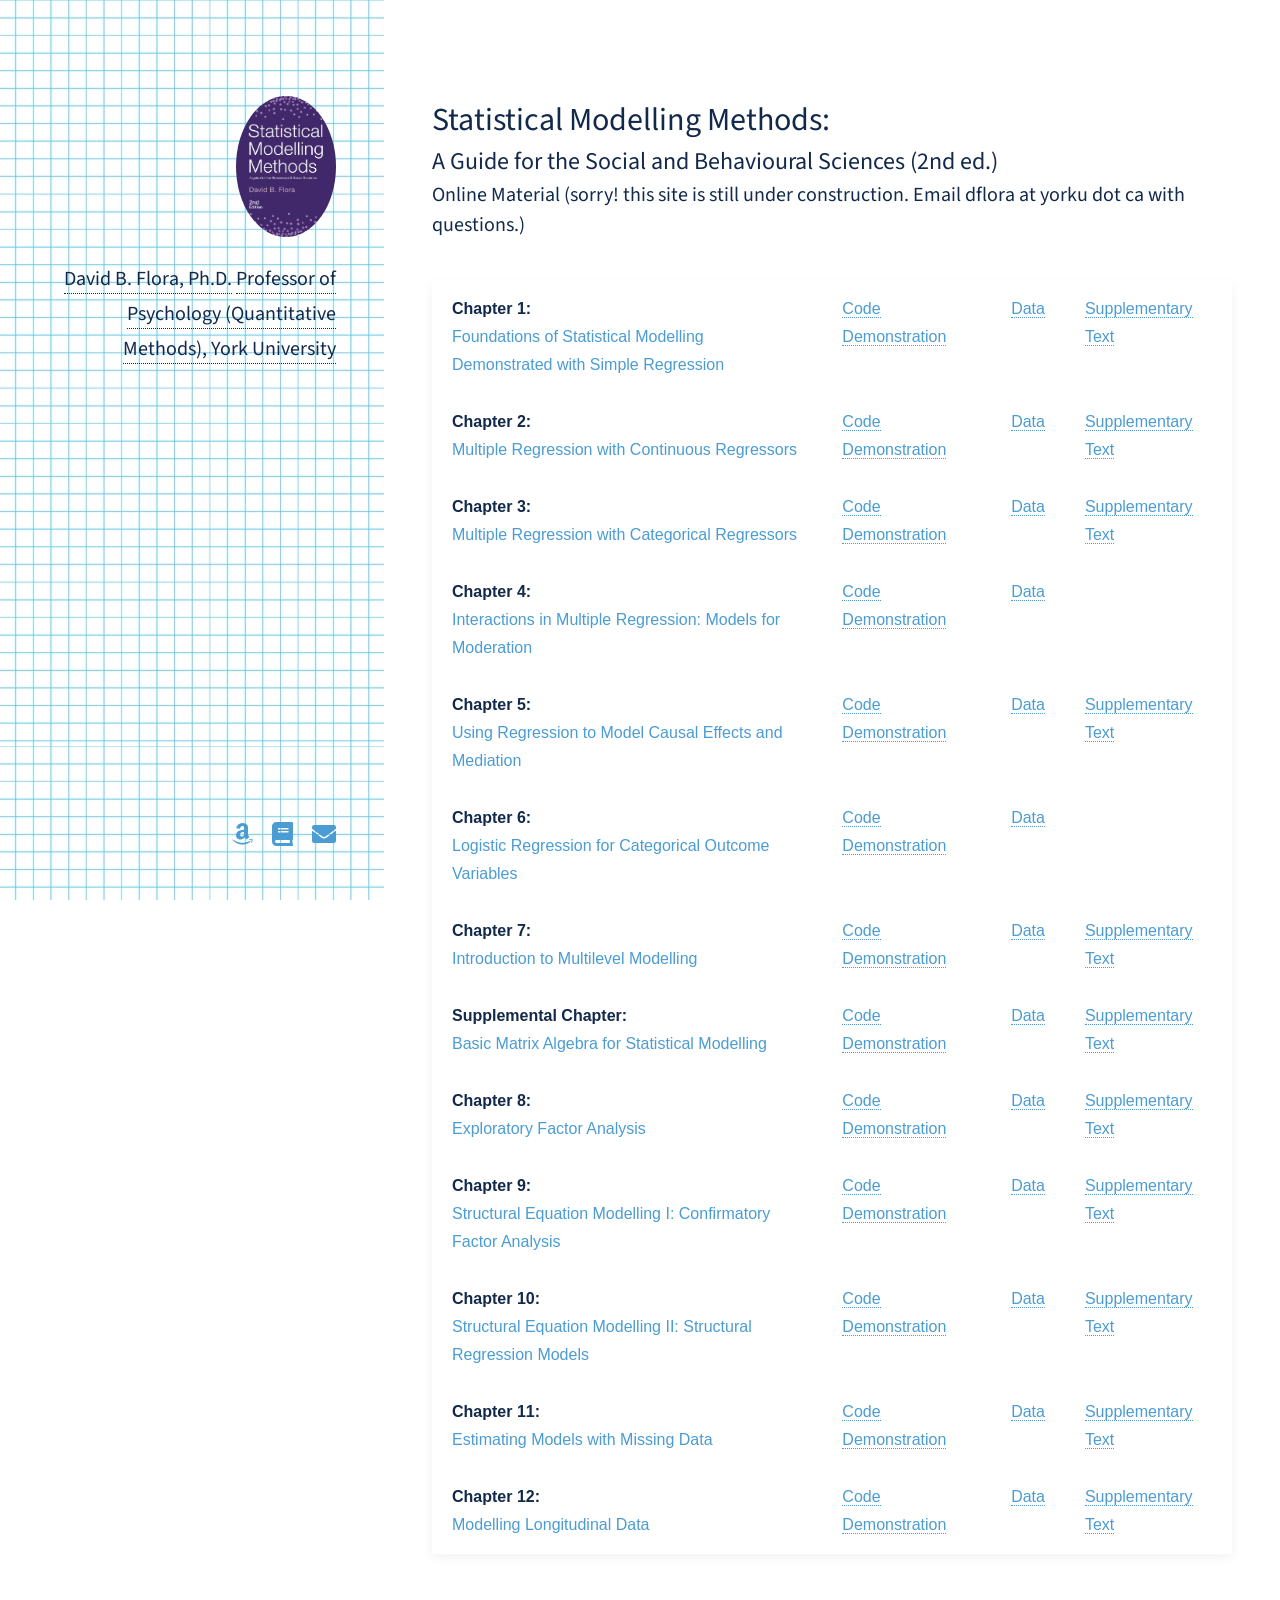
==== index.html @ cbbc1549 "Update index.html" ====
<!DOCTYPE HTML>
<!--
	Strata by HTML5 UP
	html5up.net | @ajlkn
	Free for personal and commercial use under the CCA 3.0 license (html5up.net/license)
-->
<html>
	<head>
		<title>Statistical Modelling Methods: A Guide for the Social and Behavioural Sciences (2nd ed.)</title>
		<meta charset="utf-8" />
		<meta name="viewport" content="width=device-width, initial-scale=1, user-scalable=no" />
		<link rel="stylesheet" href="assets/css/main.css" />
    	
	</head>
	<body class="is-preload">
<style>
  .chapter-table {
    font-family: 'Segoe UI', Tahoma, Geneva, Verdana, sans-serif;
    background-color: #FFFFFF;
    color: #4B9CD3; /* Carolina Blue */
    margin: 40px auto;
    max-width: 100%;
  }

  .chapter-table table {
    width: 100%;
    border-collapse: collapse;
    background-color: white;
    box-shadow: 0 4px 10px rgba(0, 0, 0, 0.05);
  }

  .chapter-table th,
  .chapter-table td {
    padding: 14px 20px;
    text-align: left;
  }

  .chapter-table th {
    background-color: #4B9CD3; /* Carolina Blue */
    color: white;
    font-size: 16px;
  }

  .chapter-table tr:hover {
    background-color: #E1EEF6; /* Lightened Carolina Blue */
  } 

  .chapter-table td strong {
    display: block;
    font-weight: 600;
    color: #13294B; /* Navy Blue */
  }

  .chapter-table .button-link {
    display: inline-block;
    padding: 8px 14px;
    font-size: 14px;
    color: white;
    background-color: #4B9CD3; /* Carolina Blue */
    border: none;
    border-radius: 6px;
    text-decoration: none;
    transition: background-color 0.2s ease;
  }

  .chapter-table .button-link:hover {
    background-color: #357EAC; /* Darker Carolina Blue */
  }
</style>
		<!-- Header -->
			<header id="header">
				<div class="inner">
					<a href="#" class="image avatar"><img src="images/avatar.jpeg" alt="" /></a>
					<h1><strong><a href="https://health.yorku.ca/health-profiles/index.php?mid=498680">David B. Flora, Ph.D.</a> </strong> <br />
					<a href="https://qm.info.yorku.ca/">Professor of Psychology (Quantitative Methods), York University</a> <br />
					</h1>
				</div>
			</header> 

		<!-- Main -->
			<div id="main">

				<!-- One -->
					<section id="one">
							<h1>Statistical Modelling Methods: </h1>
							<h2>A Guide for the Social and Behavioural Sciences (2nd ed.)</h2>
						<h3>Online Material (sorry! this site is still under construction. Email dflora at yorku dot ca with questions.)</h3>
						<body>
<!-- DAVE THIS IS WHERE YOU EDIT THINGS -->			
<div class="chapter-table">
	<table>
   <!-- <thead>
      <tr>
        <th>Chapter</th>
        <th>Code</th>
        <th>Data</th>
        <th>Supplemental Text (PDF)</th>
      </tr> 
    </thead> -->
    <tbody>
      <tr>
        <td><strong>Chapter 1:</strong> Foundations of Statistical Modelling Demonstrated with Simple Regression</td>
        <td><a href="quarto_files/ch1_simple_regression.html" target="_blank">Code Demonstration</a></td>
        <td><a href="data_files/data_ch1/movie.txt" download>Data</a></td>
        <td><a href="word_files/ch1.pdf" target="_blank">Supplementary Text</a></td>
      </tr>
     <tr>
  <td><strong>Chapter 2:</strong> Multiple Regression with Continuous Regressors</td>
  <td><a href="quarto_files/ch2_multiple_continuous.html" target="_blank">Code Demonstration</a></td>
  <td><a href="data_files/data_ch2" download>Data</a></td>
  <td><a href="word_files/ch2.pdf" target="_blank">Supplementary Text</a></td>
</tr>
<tr>
  <td><strong>Chapter 3:</strong> Multiple Regression with Categorical Regressors</td>
  <td><a href="quarto_files/ch_3_cat_regress.html" target="_blank">Code Demonstration</a></td>
  <td><a href="data_files/data_ch3/married.txt" download>Data</a></td>
  <td><a href="word_files/ch3.pdf" target="_blank">Supplementary Text</a></td>
</tr>
<tr>
  <td><strong>Chapter 4:</strong> Interactions in Multiple Regression: Models for Moderation</td>
  <td><a href="quarto_files/ch4_interactions.html" target="_blank">Code Demonstration</a></td>
  <td><a href="data_files/data_ch4" download>Data</a></td>
</tr>
<tr>
  <td><strong>Chapter 5:</strong> Using Regression to Model Causal Effects and Mediation</td>
  <td><a href="quarto_files/ch5_causal_mediation.html" target="_blank">Code Demonstration</a></td>
  <td><a href="data_files/experiment.txt" download>Data</a></td>
  <td><a href="word_files/ch5.pdf" target="_blank">Supplementary Text</a></td>
</tr>
<tr>
  <td><strong>Chapter 6:</strong> Logistic Regression for Categorical Outcome Variables</td>
  <td><a href="quarto_files/ch6_logistic_regression.html" target="_blank">Code Demonstration</a></td>
  <td><a href="data_files/voting.txt" download>Data</a></td>
</tr>
<tr>
  <td><strong>Chapter 7:</strong> Introduction to Multilevel Modelling</td>
  <td><a href="quarto_files/ch7_multilevel_intro.html" target="_blank">Code Demonstration</a></td>
  <td><a href="data_files/nurses.txt" download>Data</a></td>
  <td><a href="word_files/ch7.pdf" target="_blank">Supplementary Text</a></td>
</tr>
<tr>
  <td><strong>Supplemental Chapter:</strong> Basic Matrix Algebra for Statistical Modelling</td>
  <td><a href="quarto_files/matrix.pdf" target="_blank">Code Demonstration</a></td>
  <td><a href="data_files/generic.csv" download>Data</a></td>
  <td><a href="word_files/MatrixAlgebraSupplement.pdf" target="_blank">Supplementary Text</a></td>
</tr>
<tr>
  <td><strong>Chapter 8:</strong> Exploratory Factor Analysis</td>
  <td><a href="quarto_files/ch8_efa.html" target="_blank">Code Demonstration</a></td>
  <td><a href="data_files/personality.txt" download>Data</a></td>
  <td><a href="word_files/ch8.pdf" target="_blank">Supplementary Text</a></td>
</tr>
<tr>
  <td><strong>Chapter 9:</strong> Structural Equation Modelling I: Confirmatory Factor Analysis</td>
  <td><a href="quarto_files/ch9_sem_cfa.html" target="_blank">Code Demonstration</a></td>
  <td><a href="data_files/cfa_data.txt" download>Data</a></td>
  <td><a href="word_files/ch9.pdf" target="_blank">Supplementary Text</a></td>
</tr>
<tr>
  <td><strong>Chapter 10:</strong> Structural Equation Modelling II: Structural Regression Models</td>
  <td><a href="quarto_files/ch10_sem_structural.html" target="_blank">Code Demonstration</a></td>
  <td><a href="data_files/structural_model.txt" download>Data</a></td>
  <td><a href="word_files/ch10.pdf" target="_blank">Supplementary Text</a></td>
</tr>
<tr>
  <td><strong>Chapter 11:</strong> Estimating Models with Missing Data</td>
  <td><a href="quarto_files/ch11_missing_data.html" target="_blank">Code Demonstration</a></td>
  <td><a href="data_files/missing.txt" download>Data</a></td>
  <td><a href="word_files/ch11.pdf" target="_blank">Supplementary Text</a></td>
</tr>
<tr>
  <td><strong>Chapter 12:</strong> Modelling Longitudinal Data</td>
  <td><a href="quarto_files/ch12_longitudinal.html" target="_blank">Code Demonstration</a></td>
  <td><a href="data_files/longitudinal.txt" download>Data</a></td>
  <td><a href="word_files/ch12.pdf" target="_blank">Supplementary Text</a></td>
</tr>

    </tbody>
  </table>
	</div>
						</body>
						<!-- <ul class="actions">
							<li><a href="#" class="button">Learn More</a></li>
						</ul> -->
					</section>

				<!-- Two -->
				<!--	<section id="two">
						<h2>Recent Work</h2>
						<div class="row">
							<article class="col-6 col-12-xsmall work-item">
								<a href="images/fulls/01.jpg" class="image fit thumb"><img src="images/thumbs/01.jpg" alt="" /></a>
								<h3>Magna sed consequat tempus</h3>
								<p>Lorem ipsum dolor sit amet nisl sed nullam feugiat.</p>
							</article>
							<article class="col-6 col-12-xsmall work-item">
								<a href="images/fulls/02.jpg" class="image fit thumb"><img src="images/thumbs/02.jpg" alt="" /></a>
								<h3>Ultricies lacinia interdum</h3>
								<p>Lorem ipsum dolor sit amet nisl sed nullam feugiat.</p>
							</article>
							<article class="col-6 col-12-xsmall work-item">
								<a href="images/fulls/03.jpg" class="image fit thumb"><img src="images/thumbs/03.jpg" alt="" /></a>
								<h3>Tortor metus commodo</h3>
								<p>Lorem ipsum dolor sit amet nisl sed nullam feugiat.</p>
							</article>
							<article class="col-6 col-12-xsmall work-item">
								<a href="images/fulls/04.jpg" class="image fit thumb"><img src="images/thumbs/04.jpg" alt="" /></a>
								<h3>Quam neque phasellus</h3>
								<p>Lorem ipsum dolor sit amet nisl sed nullam feugiat.</p>
							</article>
							<article class="col-6 col-12-xsmall work-item">
								<a href="images/fulls/05.jpg" class="image fit thumb"><img src="images/thumbs/05.jpg" alt="" /></a>
								<h3>Nunc enim commodo aliquet</h3>
								<p>Lorem ipsum dolor sit amet nisl sed nullam feugiat.</p>
							</article>
							<article class="col-6 col-12-xsmall work-item">
								<a href="images/fulls/06.jpg" class="image fit thumb"><img src="images/thumbs/06.jpg" alt="" /></a>
								<h3>Risus ornare lacinia</h3>
								<p>Lorem ipsum dolor sit amet nisl sed nullam feugiat.</p>
							</article>
						</div>
						<ul class="actions">
							<li><a href="#" class="button">Full Portfolio</a></li>
						</ul>
					</section> -->

				<!-- Three -->
				<!-- 	<section id="three">
						<h2>Get In Touch</h2>
						<p>Accumsan pellentesque commodo blandit enim arcu non at amet id arcu magna. Accumsan orci faucibus id eu lorem semper nunc nisi lorem vulputate lorem neque lorem ipsum dolor.</p>
						<div class="row">
							<div class="col-8 col-12-small">
								<form method="post" action="#">
									<div class="row gtr-uniform gtr-50">
										<div class="col-6 col-12-xsmall"><input type="text" name="name" id="name" placeholder="Name" /></div>
										<div class="col-6 col-12-xsmall"><input type="email" name="email" id="email" placeholder="Email" /></div>
										<div class="col-12"><textarea name="message" id="message" placeholder="Message" rows="4"></textarea></div>
									</div>
								</form>
								<ul class="actions">
									<li><input type="submit" value="Send Message" /></li>
								</ul>
							</div>
							<div class="col-4 col-12-small">
								<ul class="labeled-icons">
									<li>
										<h3 class="icon solid fa-home"><span class="label">Address</span></h3>
										1234 Somewhere Rd.<br />
										Nashville, TN 00000<br />
										United States
									</li>
									<li>
										<h3 class="icon solid fa-mobile-alt"><span class="label">Phone</span></h3>
										000-000-0000
									</li>
									<li>
										<h3 class="icon solid fa-envelope"><span class="label">Email</span></h3>
										<a href="#">hello@untitled.tld</a>
									</li>
								</ul>
							</div>
						</div>
					</section> -->

				<!-- Four -->
				<!--
					<section id="four">
						<h2>Elements</h2>

						<section>
							<h4>Text</h4>
							<p>This is <b>bold</b> and this is <strong>strong</strong>. This is <i>italic</i> and this is <em>emphasized</em>.
							This is <sup>superscript</sup> text and this is <sub>subscript</sub> text.
							This is <u>underlined</u> and this is code: <code>for (;;) { ... }</code>. Finally, <a href="#">this is a link</a>.</p>
							<hr />
							<header>
								<h4>Heading with a Subtitle</h4>
								<p>Lorem ipsum dolor sit amet nullam id egestas urna aliquam</p>
							</header>
							<p>Nunc lacinia ante nunc ac lobortis. Interdum adipiscing gravida odio porttitor sem non mi integer non faucibus ornare mi ut ante amet placerat aliquet. Volutpat eu sed ante lacinia sapien lorem accumsan varius montes viverra nibh in adipiscing blandit tempus accumsan.</p>
							<header>
								<h5>Heading with a Subtitle</h5>
								<p>Lorem ipsum dolor sit amet nullam id egestas urna aliquam</p>
							</header>
							<p>Nunc lacinia ante nunc ac lobortis. Interdum adipiscing gravida odio porttitor sem non mi integer non faucibus ornare mi ut ante amet placerat aliquet. Volutpat eu sed ante lacinia sapien lorem accumsan varius montes viverra nibh in adipiscing blandit tempus accumsan.</p>
							<hr />
							<h2>Heading Level 2</h2>
							<h3>Heading Level 3</h3>
							<h4>Heading Level 4</h4>
							<h5>Heading Level 5</h5>
							<h6>Heading Level 6</h6>
							<hr />
							<h5>Blockquote</h5>
							<blockquote>Fringilla nisl. Donec accumsan interdum nisi, quis tincidunt felis sagittis eget tempus euismod. Vestibulum ante ipsum primis in faucibus vestibulum. Blandit adipiscing eu felis iaculis volutpat ac adipiscing accumsan faucibus. Vestibulum ante ipsum primis in faucibus lorem ipsum dolor sit amet nullam adipiscing eu felis.</blockquote>
							<h5>Preformatted</h5>
							<pre><code>i = 0;

while (!deck.isInOrder()) {
print 'Iteration ' + i;
deck.shuffle();
i++;
}

print 'It took ' + i + ' iterations to sort the deck.';</code></pre>
						</section>

						<section>
							<h4>Lists</h4>
							<div class="row">
								<div class="col-6 col-12-xsmall">
									<h5>Unordered</h5>
									<ul>
										<li>Dolor pulvinar etiam magna etiam.</li>
										<li>Sagittis adipiscing lorem eleifend.</li>
										<li>Felis enim feugiat dolore viverra.</li>
									</ul>
									<h5>Alternate</h5>
									<ul class="alt">
										<li>Dolor pulvinar etiam magna etiam.</li>
										<li>Sagittis adipiscing lorem eleifend.</li>
										<li>Felis enim feugiat dolore viverra.</li>
									</ul>
								</div>
								<div class="col-6 col-12-xsmall">
									<h5>Ordered</h5>
									<ol>
										<li>Dolor pulvinar etiam magna etiam.</li>
										<li>Etiam vel felis at lorem sed viverra.</li>
										<li>Felis enim feugiat dolore viverra.</li>
										<li>Dolor pulvinar etiam magna etiam.</li>
										<li>Etiam vel felis at lorem sed viverra.</li>
										<li>Felis enim feugiat dolore viverra.</li>
									</ol>
									<h5>Icons</h5>
									<ul class="icons">
										<li><a href="#" class="icon brands fa-twitter"><span class="label">Twitter</span></a></li>
										<li><a href="#" class="icon brands fa-facebook-f"><span class="label">Facebook</span></a></li>
										<li><a href="#" class="icon brands fa-instagram"><span class="label">Instagram</span></a></li>
										<li><a href="#" class="icon brands fa-github"><span class="label">Github</span></a></li>
										<li><a href="#" class="icon brands fa-dribbble"><span class="label">Dribbble</span></a></li>
										<li><a href="#" class="icon brands fa-tumblr"><span class="label">Tumblr</span></a></li>
									</ul>
								</div>
							</div>
							<h5>Actions</h5>
							<ul class="actions">
								<li><a href="#" class="button primary">Default</a></li>
								<li><a href="#" class="button">Default</a></li>
							</ul>
							<ul class="actions small">
								<li><a href="#" class="button primary small">Small</a></li>
								<li><a href="#" class="button small">Small</a></li>
							</ul>
							<div class="row">
								<div class="col-6 col-12-small">
									<ul class="actions stacked">
										<li><a href="#" class="button primary">Default</a></li>
										<li><a href="#" class="button">Default</a></li>
									</ul>
								</div>
								<div class="col-6 col-12-small">
									<ul class="actions stacked">
										<li><a href="#" class="button primary small">Small</a></li>
										<li><a href="#" class="button small">Small</a></li>
									</ul>
								</div>
								<div class="col-6 col-12-small">
									<ul class="actions stacked">
										<li><a href="#" class="button primary fit">Default</a></li>
										<li><a href="#" class="button fit">Default</a></li>
									</ul>
								</div>
								<div class="col-6 col-12-small">
									<ul class="actions stacked">
										<li><a href="#" class="button primary small fit">Small</a></li>
										<li><a href="#" class="button small fit">Small</a></li>
									</ul>
								</div>
							</div>
						</section>

						<section>
							<h4>Table</h4>
							<h5>Default</h5>
							<div class="table-wrapper">
								<table>
									<thead>
										<tr>
											<th>Name</th>
											<th>Description</th>
											<th>Price</th>
										</tr>
									</thead>
									<tbody>
										<tr>
											<td>Item One</td>
											<td>Ante turpis integer aliquet porttitor.</td>
											<td>29.99</td>
										</tr>
										<tr>
											<td>Item Two</td>
											<td>Vis ac commodo adipiscing arcu aliquet.</td>
											<td>19.99</td>
										</tr>
										<tr>
											<td>Item Three</td>
											<td> Morbi faucibus arcu accumsan lorem.</td>
											<td>29.99</td>
										</tr>
										<tr>
											<td>Item Four</td>
											<td>Vitae integer tempus condimentum.</td>
											<td>19.99</td>
										</tr>
										<tr>
											<td>Item Five</td>
											<td>Ante turpis integer aliquet porttitor.</td>
											<td>29.99</td>
										</tr>
									</tbody>
									<tfoot>
										<tr>
											<td colspan="2"></td>
											<td>100.00</td>
										</tr>
									</tfoot>
								</table>
							</div>

							<h5>Alternate</h5>
							<div class="table-wrapper">
								<table class="alt">
									<thead>
										<tr>
											<th>Name</th>
											<th>Description</th>
											<th>Price</th>
										</tr>
									</thead>
									<tbody>
										<tr>
											<td>Item One</td>
											<td>Ante turpis integer aliquet porttitor.</td>
											<td>29.99</td>
										</tr>
										<tr>
											<td>Item Two</td>
											<td>Vis ac commodo adipiscing arcu aliquet.</td>
											<td>19.99</td>
										</tr>
										<tr>
											<td>Item Three</td>
											<td> Morbi faucibus arcu accumsan lorem.</td>
											<td>29.99</td>
										</tr>
										<tr>
											<td>Item Four</td>
											<td>Vitae integer tempus condimentum.</td>
											<td>19.99</td>
										</tr>
										<tr>
											<td>Item Five</td>
											<td>Ante turpis integer aliquet porttitor.</td>
											<td>29.99</td>
										</tr>
									</tbody>
									<tfoot>
										<tr>
											<td colspan="2"></td>
											<td>100.00</td>
										</tr>
									</tfoot>
								</table>
							</div>
						</section>

						<section>
							<h4>Buttons</h4>
							<ul class="actions">
								<li><a href="#" class="button primary">Primary</a></li>
								<li><a href="#" class="button">Default</a></li>
							</ul>
							<ul class="actions">
								<li><a href="#" class="button large">Large</a></li>
								<li><a href="#" class="button">Default</a></li>
								<li><a href="#" class="button small">Small</a></li>
							</ul>
							<ul class="actions fit">
								<li><a href="#" class="button primary fit">Fit</a></li>
								<li><a href="#" class="button fit">Fit</a></li>
							</ul>
							<ul class="actions fit small">
								<li><a href="#" class="button primary fit small">Fit + Small</a></li>
								<li><a href="#" class="button fit small">Fit + Small</a></li>
							</ul>
							<ul class="actions">
								<li><a href="#" class="button primary icon solid fa-download">Icon</a></li>
								<li><a href="#" class="button icon solid fa-download">Icon</a></li>
							</ul>
							<ul class="actions">
								<li><span class="button primary disabled">Primary</span></li>
								<li><span class="button disabled">Default</span></li>
							</ul>
						</section>

						<section>
							<h4>Form</h4>
							<form method="post" action="#">
								<div class="row gtr-uniform gtr-50">
									<div class="col-6 col-12-xsmall">
										<input type="text" name="demo-name" id="demo-name" value="" placeholder="Name" />
									</div>
									<div class="col-6 col-12-xsmall">
										<input type="email" name="demo-email" id="demo-email" value="" placeholder="Email" />
									</div>
									<div class="col-12">
										<select name="demo-category" id="demo-category">
											<option value="">- Category -</option>
											<option value="1">Manufacturing</option>
											<option value="1">Shipping</option>
											<option value="1">Administration</option>
											<option value="1">Human Resources</option>
										</select>
									</div>
									<div class="col-4 col-12-small">
										<input type="radio" id="demo-priority-low" name="demo-priority" checked>
										<label for="demo-priority-low">Low Priority</label>
									</div>
									<div class="col-4 col-12-small">
										<input type="radio" id="demo-priority-normal" name="demo-priority">
										<label for="demo-priority-normal">Normal Priority</label>
									</div>
									<div class="col-4 col-12-small">
										<input type="radio" id="demo-priority-high" name="demo-priority">
										<label for="demo-priority-high">High Priority</label>
									</div>
									<div class="col-6 col-12-small">
										<input type="checkbox" id="demo-copy" name="demo-copy">
										<label for="demo-copy">Email me a copy of this message</label>
									</div>
									<div class="col-6 col-12-small">
										<input type="checkbox" id="demo-human" name="demo-human" checked>
										<label for="demo-human">I am a human and not a robot</label>
									</div>
									<div class="col-12">
										<textarea name="demo-message" id="demo-message" placeholder="Enter your message" rows="6"></textarea>
									</div>
									<div class="col-12">
										<ul class="actions">
											<li><input type="submit" value="Send Message" class="primary" /></li>
											<li><input type="reset" value="Reset" /></li>
										</ul>
									</div>
								</div>
							</form>
						</section>

						<section>
							<h4>Image</h4>
							<h5>Fit</h5>
							<div class="box alt">
								<div class="row gtr-50 gtr-uniform">
									<div class="col-12"><span class="image fit"><img src="images/fulls/05.jpg" alt="" /></span></div>
									<div class="col-4"><span class="image fit"><img src="images/thumbs/01.jpg" alt="" /></span></div>
									<div class="col-4"><span class="image fit"><img src="images/thumbs/02.jpg" alt="" /></span></div>
									<div class="col-4"><span class="image fit"><img src="images/thumbs/03.jpg" alt="" /></span></div>
									<div class="col-4"><span class="image fit"><img src="images/thumbs/04.jpg" alt="" /></span></div>
									<div class="col-4"><span class="image fit"><img src="images/thumbs/05.jpg" alt="" /></span></div>
									<div class="col-4"><span class="image fit"><img src="images/thumbs/06.jpg" alt="" /></span></div>
									<div class="col-4"><span class="image fit"><img src="images/thumbs/03.jpg" alt="" /></span></div>
									<div class="col-4"><span class="image fit"><img src="images/thumbs/02.jpg" alt="" /></span></div>
									<div class="col-4"><span class="image fit"><img src="images/thumbs/01.jpg" alt="" /></span></div>
								</div>
							</div>
							<h5>Left &amp; Right</h5>
							<p><span class="image left"><img src="images/avatar.jpg" alt="" /></span>Fringilla nisl. Donec accumsan interdum nisi, quis tincidunt felis sagittis eget. tempus euismod. Vestibulum ante ipsum primis in faucibus vestibulum. Blandit adipiscing eu felis iaculis volutpat ac adipiscing accumsan eu faucibus. Integer ac pellentesque praesent tincidunt felis sagittis eget. tempus euismod. Vestibulum ante ipsum primis in faucibus vestibulum. Blandit adipiscing eu felis iaculis volutpat ac adipiscing accumsan eu faucibus. Integer ac pellentesque praesent. Donec accumsan interdum nisi, quis tincidunt felis sagittis eget. tempus euismod. Vestibulum ante ipsum primis in faucibus vestibulum. Blandit adipiscing eu felis iaculis volutpat ac adipiscing accumsan eu faucibus. Integer ac pellentesque praesent tincidunt felis sagittis eget. tempus euismod. Vestibulum ante ipsum primis in faucibus vestibulum. Blandit adipiscing eu felis iaculis volutpat ac adipiscing accumsan eu faucibus. Integer ac pellentesque praesent.</p>
							<p><span class="image right"><img src="images/avatar.jpg" alt="" /></span>Fringilla nisl. Donec accumsan interdum nisi, quis tincidunt felis sagittis eget. tempus euismod. Vestibulum ante ipsum primis in faucibus vestibulum. Blandit adipiscing eu felis iaculis volutpat ac adipiscing accumsan eu faucibus. Integer ac pellentesque praesent tincidunt felis sagittis eget. tempus euismod. Vestibulum ante ipsum primis in faucibus vestibulum. Blandit adipiscing eu felis iaculis volutpat ac adipiscing accumsan eu faucibus. Integer ac pellentesque praesent. Donec accumsan interdum nisi, quis tincidunt felis sagittis eget. tempus euismod. Vestibulum ante ipsum primis in faucibus vestibulum. Blandit adipiscing eu felis iaculis volutpat ac adipiscing accumsan eu faucibus. Integer ac pellentesque praesent tincidunt felis sagittis eget. tempus euismod. Vestibulum ante ipsum primis in faucibus vestibulum. Blandit adipiscing eu felis iaculis volutpat ac adipiscing accumsan eu faucibus. Integer ac pellentesque praesent.</p>
						</section>

					</section>
				-->

			</div>

		<!-- Footer --> 
			<footer id="footer">
				<div class="inner">
					<ul class="icons"> 
						<li><a href="https://www.amazon.ca/Statistical-Methods-Social-Behavioural-Sciences/dp/1446269833" class="icon brands fa-amazon"><span class="label">Amazon</span></a></li>
						<li><a href="https://uk.sagepub.com/en-gb/eur/statistical-methods-for-the-social-and-behavioural-sciences/book240615" class="icon solid fa-book"><span class="label">Publisher</span></a></li>
						<li><a href="#" class="icon solid fa-envelope"><span class="label">Email</span></a></li>
					</ul>
				</div>
			</footer> 
		<!-- <li><a href="#" class="icon brands fa-google-scholar"><span class="label">Google Scholar</span></a></li> --> 

		<!-- Scripts -->
			<script src="assets/js/jquery.min.js"></script>
			<script src="assets/js/jquery.poptrox.min.js"></script>
			<script src="assets/js/browser.min.js"></script>
			<script src="assets/js/breakpoints.min.js"></script>
			<script src="assets/js/util.js"></script>
			<script src="assets/js/main.js"></script>

	</body>

</html>
---- assets/css/main.css ----
@import url("fontawesome-all.min.css");
@import url("https://fonts.googleapis.com/css?family=Source+Sans+Pro:400,400italic");

/*
	Strata by HTML5 UP
	html5up.net | @ajlkn
	Free for personal and commercial use under the CCA 3.0 license (html5up.net/license)
*/

html, body, div, span, applet, object,
iframe, h1, h2, h3, h4, h5, h6, p, blockquote,
pre, a, abbr, acronym, address, big, cite,
code, del, dfn, em, img, ins, kbd, q, s, samp,
small, strike, strong, sub, sup, tt, var, b,
u, i, center, dl, dt, dd, ol, ul, li, fieldset,
form, label, legend, table, caption, tbody,
tfoot, thead, tr, th, td, article, aside,
canvas, details, embed, figure, figcaption,
footer, header, hgroup, menu, nav, output, ruby,
section, summary, time, mark, audio, video {
	margin: 0;
	padding: 0;
	border: 0;
	font-size: 100%;
	font: inherit;
	vertical-align: baseline;}

article, aside, details, figcaption, figure,
footer, header, hgroup, menu, nav,  {
	display: block;}

body {
	line-height: 1;
}

ol, ul {
	list-style: none;
}

blockquote, q {
	quotes: none;
}

	blockquote:before, blockquote:after, q:before, q:after {
		content: '';
		content: none;
	}

table {
	border-collapse: collapse;
	border-spacing: 0;
}

body {
	-webkit-text-size-adjust: none;
}

mark {
	background-color: transparent;
	color: inherit;
}

input::-moz-focus-inner {
	border: 0;
	padding: 0;
}

input, select, textarea {
	-moz-appearance: none;
	-webkit-appearance: none;
	-ms-appearance: none;
	appearance: none;
}

/* Basic */

	html {
		box-sizing: border-box;
	}

	*, *:before, *:after {
		box-sizing: inherit;
	}

	body {
		background: #fff;
	}

		body.is-preload *, body.is-preload *:before, body.is-preload *:after {
			-moz-animation: none !important;
			-webkit-animation: none !important;
			-ms-animation: none !important;
			animation: none !important;
			-moz-transition: none !important;
			-webkit-transition: none !important;
			-ms-transition: none !important;
			transition: none !important;
		}

	body, input, select, textarea {
		color: #a2a2a2;
		font-family: "Source Sans Pro", Helvetica, sans-serif;
		font-size: 16pt;
		font-weight: 400;
		line-height: 1.75em;
	}

	a {
		-moz-transition: color 0.2s ease-in-out, border-color 0.2s ease-in-out;
		-webkit-transition: color 0.2s ease-in-out, border-color 0.2s ease-in-out;
		-ms-transition: color 0.2s ease-in-out, border-color 0.2s ease-in-out;
		transition: color 0.2s ease-in-out, border-color 0.2s ease-in-out;
		border-bottom: dotted 1px;
		color: #4B9CD3;
		text-decoration: none;
	}

		a:hover {
			border-bottom-color: transparent;
			color: #f2d15a !important;
			text-decoration: none;
		}

	strong, b {
		color: #787878;
		font-weight: 400;
	}

	em, i {
		font-style: italic;
	}

	p {
		margin: 0 0 0 0;
	}

	h1, h2, h3, h4, h5, h6 {
		color: #13294B;
		font-weight: 400;
		line-height: 1em;
		margin: 0 0 0 0;
	}

		h1 a, h2 a, h3 a, h4 a, h5 a, h6 a {
			color: inherit;
			text-decoration: none;
		}

	h1 {
		font-size: 2em;
		line-height: 1.5em;
	}

	h2 {
		font-size: 1.5em;
		line-height: 1.5em;
	}

	h3 {
		font-size: 1.25em;
		line-height: 1.5em;
	}

	h4 {
		font-size: 1.1em;
		line-height: 1.5em;
	}

	h5 {
		font-size: 0.9em;
		line-height: 1.5em;
	}

	h6 {
		font-size: 0.7em;
		line-height: 1.5em;
	}

	sub {
		font-size: 0.8em;
		position: relative;
		top: 0.5em;
	}

	sup {
		font-size: 0.8em;
		position: relative;
		top: -0.5em;
	}

	hr {
		border: 0;
		border-bottom: solid 2px #efefef;
		margin: 2em 0;
	}

		hr.major {
			margin: 3em 0;
		}

	blockquote {
		border-left: solid 6px #efefef;
		font-style: italic;
		margin: 0 0 2em 0;
		padding: 0.5em 0 0.5em 1.5em;
	}

	code {
		background: #f7f7f7;
		border-radius: 0.35em;
		border: solid 2px #efefef;
		font-family: "Courier New", monospace;
		font-size: 0.9em;
		margin: 0 0.25em;
		padding: 0.25em 0.65em;
	}

	pre {
		-webkit-overflow-scrolling: touch;
		font-family: "Courier New", monospace;
		font-size: 0.9em;
		margin: 0 0 2em 0;
	}

		pre code {
			display: block;
			line-height: 1.75em;
			padding: 1em 1.5em;
			overflow-x: auto;
		}

	.align-left {
		text-align: left;
	}

	.align-center {
		text-align: center;
	}

	.align-right {
		text-align: right;
	}

/* Container */

	.container {
		margin: 0 auto;
		max-width: calc(100% - 4em);
		width: 100%;
	}

		.container.xsmall {
			width: 25%;
		}

		.container.small {
			width: 50%;
		}

		.container.medium {
			width: 75%;
		}

		.container.large {
			width: 125%;
		}

		.container.xlarge {
			width: 150%;
		}

		.container.max {
			width: 100%;
		}

		@media screen and (max-width: 980px) {

			.container {
				width: 100% !important;
				max-width: 100% !important;
			}

		}

		@media screen and (max-width: 480px) {

			.container {
				max-width: calc(100% - 3em);
			}

		}

/* Row */

	.row {
		display: flex;
		flex-wrap: wrap;
		box-sizing: border-box;
		align-items: stretch;
	}

		.row > * {
			box-sizing: border-box;
		}

		.row.gtr-uniform > * > :last-child {
			margin-bottom: 0;
		}

		.row.aln-left {
			justify-content: flex-start;
		}

		.row.aln-center {
			justify-content: center;
		}

		.row.aln-right {
			justify-content: flex-end;
		}

		.row.aln-top {
			align-items: flex-start;
		}

		.row.aln-middle {
			align-items: center;
		}

		.row.aln-bottom {
			align-items: flex-end;
		}

		.row > .imp {
			order: -1;
		}

		.row > .col-1 {
			width: 8.33333%;
		}

		.row > .off-1 {
			margin-left: 8.33333%;
		}

		.row > .col-2 {
			width: 16.66667%;
		}

		.row > .off-2 {
			margin-left: 16.66667%;
		}

		.row > .col-3 {
			width: 25%;
		}

		.row > .off-3 {
			margin-left: 25%;
		}

		.row > .col-4 {
			width: 33.33333%;
		}

		.row > .off-4 {
			margin-left: 33.33333%;
		}

		.row > .col-5 {
			width: 41.66667%;
		}

		.row > .off-5 {
			margin-left: 41.66667%;
		}

		.row > .col-6 {
			width: 50%;
		}

		.row > .off-6 {
			margin-left: 50%;
		}

		.row > .col-7 {
			width: 58.33333%;
		}

		.row > .off-7 {
			margin-left: 58.33333%;
		}

		.row > .col-8 {
			width: 66.66667%;
		}

		.row > .off-8 {
			margin-left: 66.66667%;
		}

		.row > .col-9 {
			width: 75%;
		}

		.row > .off-9 {
			margin-left: 75%;
		}

		.row > .col-10 {
			width: 83.33333%;
		}

		.row > .off-10 {
			margin-left: 83.33333%;
		}

		.row > .col-11 {
			width: 91.66667%;
		}

		.row > .off-11 {
			margin-left: 91.66667%;
		}

		.row > .col-12 {
			width: 100%;
		}

		.row > .off-12 {
			margin-left: 100%;
		}

		.row.gtr-0 {
			margin-top: 0;
			margin-left: 0em;
		}

			.row.gtr-0 > * {
				padding: 0 0 0 0em;
			}

			.row.gtr-0.gtr-uniform {
				margin-top: 0em;
			}

				.row.gtr-0.gtr-uniform > * {
					padding-top: 0em;
				}

		.row.gtr-25 {
			margin-top: 0;
			margin-left: -0.625em;
		}

			.row.gtr-25 > * {
				padding: 0 0 0 0.625em;
			}

			.row.gtr-25.gtr-uniform {
				margin-top: -0.625em;
			}

				.row.gtr-25.gtr-uniform > * {
					padding-top: 0.625em;
				}

		.row.gtr-50 {
			margin-top: 0;
			margin-left: -1.25em;
		}

			.row.gtr-50 > * {
				padding: 0 0 0 1.25em;
			}

			.row.gtr-50.gtr-uniform {
				margin-top: -1.25em;
			}

				.row.gtr-50.gtr-uniform > * {
					padding-top: 1.25em;
				}

		.row {
			margin-top: 0;
			margin-left: -2.5em;
		}

			.row > * {
				padding: 0 0 0 2.5em;
			}

			.row.gtr-uniform {
				margin-top: -2.5em;
			}

				.row.gtr-uniform > * {
					padding-top: 2.5em;
				}

		.row.gtr-150 {
			margin-top: 0;
			margin-left: -3.75em;
		}

			.row.gtr-150 > * {
				padding: 0 0 0 3.75em;
			}

			.row.gtr-150.gtr-uniform {
				margin-top: -3.75em;
			}

				.row.gtr-150.gtr-uniform > * {
					padding-top: 3.75em;
				}

		.row.gtr-200 {
			margin-top: 0;
			margin-left: -5em;
		}

			.row.gtr-200 > * {
				padding: 0 0 0 5em;
			}

			.row.gtr-200.gtr-uniform {
				margin-top: -5em;
			}

				.row.gtr-200.gtr-uniform > * {
					padding-top: 5em;
				}

		@media screen and (max-width: 1800px) {

			.row {
				display: flex;
				flex-wrap: wrap;
				box-sizing: border-box;
				align-items: stretch;
			}

				.row > * {
					box-sizing: border-box;
				}

				.row.gtr-uniform > * > :last-child {
					margin-bottom: 0;
				}

				.row.aln-left {
					justify-content: flex-start;
				}

				.row.aln-center {
					justify-content: center;
				}

				.row.aln-right {
					justify-content: flex-end;
				}

				.row.aln-top {
					align-items: flex-start;
				}

				.row.aln-middle {
					align-items: center;
				}

				.row.aln-bottom {
					align-items: flex-end;
				}

				.row > .imp-xlarge {
					order: -1;
				}

				.row > .col-1-xlarge {
					width: 8.33333%;
				}

				.row > .off-1-xlarge {
					margin-left: 8.33333%;
				}

				.row > .col-2-xlarge {
					width: 16.66667%;
				}

				.row > .off-2-xlarge {
					margin-left: 16.66667%;
				}

				.row > .col-3-xlarge {
					width: 25%;
				}

				.row > .off-3-xlarge {
					margin-left: 25%;
				}

				.row > .col-4-xlarge {
					width: 33.33333%;
				}

				.row > .off-4-xlarge {
					margin-left: 33.33333%;
				}

				.row > .col-5-xlarge {
					width: 41.66667%;
				}

				.row > .off-5-xlarge {
					margin-left: 41.66667%;
				}

				.row > .col-6-xlarge {
					width: 50%;
				}

				.row > .off-6-xlarge {
					margin-left: 50%;
				}

				.row > .col-7-xlarge {
					width: 58.33333%;
				}

				.row > .off-7-xlarge {
					margin-left: 58.33333%;
				}

				.row > .col-8-xlarge {
					width: 66.66667%;
				}

				.row > .off-8-xlarge {
					margin-left: 66.66667%;
				}

				.row > .col-9-xlarge {
					width: 75%;
				}

				.row > .off-9-xlarge {
					margin-left: 75%;
				}

				.row > .col-10-xlarge {
					width: 83.33333%;
				}

				.row > .off-10-xlarge {
					margin-left: 83.33333%;
				}

				.row > .col-11-xlarge {
					width: 91.66667%;
				}

				.row > .off-11-xlarge {
					margin-left: 91.66667%;
				}

				.row > .col-12-xlarge {
					width: 100%;
				}

				.row > .off-12-xlarge {
					margin-left: 100%;
				}

				.row.gtr-0 {
					margin-top: 0;
					margin-left: 0em;
				}

					.row.gtr-0 > * {
						padding: 0 0 0 0em;
					}

					.row.gtr-0.gtr-uniform {
						margin-top: 0em;
					}

						.row.gtr-0.gtr-uniform > * {
							padding-top: 0em;
						}

				.row.gtr-25 {
					margin-top: 0;
					margin-left: -0.625em;
				}

					.row.gtr-25 > * {
						padding: 0 0 0 0.625em;
					}

					.row.gtr-25.gtr-uniform {
						margin-top: -0.625em;
					}

						.row.gtr-25.gtr-uniform > * {
							padding-top: 0.625em;
						}

				.row.gtr-50 {
					margin-top: 0;
					margin-left: -1.25em;
				}

					.row.gtr-50 > * {
						padding: 0 0 0 1.25em;
					}

					.row.gtr-50.gtr-uniform {
						margin-top: -1.25em;
					}

						.row.gtr-50.gtr-uniform > * {
							padding-top: 1.25em;
						}

				.row {
					margin-top: 0;
					margin-left: -2.5em;
				}

					.row > * {
						padding: 0 0 0 2.5em;
					}

					.row.gtr-uniform {
						margin-top: -2.5em;
					}

						.row.gtr-uniform > * {
							padding-top: 2.5em;
						}

				.row.gtr-150 {
					margin-top: 0;
					margin-left: -3.75em;
				}

					.row.gtr-150 > * {
						padding: 0 0 0 3.75em;
					}

					.row.gtr-150.gtr-uniform {
						margin-top: -3.75em;
					}

						.row.gtr-150.gtr-uniform > * {
							padding-top: 3.75em;
						}

				.row.gtr-200 {
					margin-top: 0;
					margin-left: -5em;
				}

					.row.gtr-200 > * {
						padding: 0 0 0 5em;
					}

					.row.gtr-200.gtr-uniform {
						margin-top: -5em;
					}

						.row.gtr-200.gtr-uniform > * {
							padding-top: 5em;
						}

		}

		@media screen and (max-width: 1280px) {

			.row {
				display: flex;
				flex-wrap: wrap;
				box-sizing: border-box;
				align-items: stretch;
			}

				.row > * {
					box-sizing: border-box;
				}

				.row.gtr-uniform > * > :last-child {
					margin-bottom: 0;
				}

				.row.aln-left {
					justify-content: flex-start;
				}

				.row.aln-center {
					justify-content: center;
				}

				.row.aln-right {
					justify-content: flex-end;
				}

				.row.aln-top {
					align-items: flex-start;
				}

				.row.aln-middle {
					align-items: center;
				}

				.row.aln-bottom {
					align-items: flex-end;
				}

				.row > .imp-large {
					order: -1;
				}

				.row > .col-1-large {
					width: 8.33333%;
				}

				.row > .off-1-large {
					margin-left: 8.33333%;
				}

				.row > .col-2-large {
					width: 16.66667%;
				}

				.row > .off-2-large {
					margin-left: 16.66667%;
				}

				.row > .col-3-large {
					width: 25%;
				}

				.row > .off-3-large {
					margin-left: 25%;
				}

				.row > .col-4-large {
					width: 33.33333%;
				}

				.row > .off-4-large {
					margin-left: 33.33333%;
				}

				.row > .col-5-large {
					width: 41.66667%;
				}

				.row > .off-5-large {
					margin-left: 41.66667%;
				}

				.row > .col-6-large {
					width: 50%;
				}

				.row > .off-6-large {
					margin-left: 50%;
				}

				.row > .col-7-large {
					width: 58.33333%;
				}

				.row > .off-7-large {
					margin-left: 58.33333%;
				}

				.row > .col-8-large {
					width: 66.66667%;
				}

				.row > .off-8-large {
					margin-left: 66.66667%;
				}

				.row > .col-9-large {
					width: 75%;
				}

				.row > .off-9-large {
					margin-left: 75%;
				}

				.row > .col-10-large {
					width: 83.33333%;
				}

				.row > .off-10-large {
					margin-left: 83.33333%;
				}

				.row > .col-11-large {
					width: 91.66667%;
				}

				.row > .off-11-large {
					margin-left: 91.66667%;
				}

				.row > .col-12-large {
					width: 100%;
				}

				.row > .off-12-large {
					margin-left: 100%;
				}

				.row.gtr-0 {
					margin-top: 0;
					margin-left: 0em;
				}

					.row.gtr-0 > * {
						padding: 0 0 0 0em;
					}

					.row.gtr-0.gtr-uniform {
						margin-top: 0em;
					}

						.row.gtr-0.gtr-uniform > * {
							padding-top: 0em;
						}

				.row.gtr-25 {
					margin-top: 0;
					margin-left: -0.5em;
				}

					.row.gtr-25 > * {
						padding: 0 0 0 0.5em;
					}

					.row.gtr-25.gtr-uniform {
						margin-top: -0.5em;
					}

						.row.gtr-25.gtr-uniform > * {
							padding-top: 0.5em;
						}

				.row.gtr-50 {
					margin-top: 0;
					margin-left: -1em;
				}

					.row.gtr-50 > * {
						padding: 0 0 0 1em;
					}

					.row.gtr-50.gtr-uniform {
						margin-top: -1em;
					}

						.row.gtr-50.gtr-uniform > * {
							padding-top: 1em;
						}

				.row {
					margin-top: 0;
					margin-left: -2em;
				}

					.row > * {
						padding: 0 0 0 2em;
					}

					.row.gtr-uniform {
						margin-top: -2em;
					}

						.row.gtr-uniform > * {
							padding-top: 2em;
						}

				.row.gtr-150 {
					margin-top: 0;
					margin-left: -3em;
				}

					.row.gtr-150 > * {
						padding: 0 0 0 3em;
					}

					.row.gtr-150.gtr-uniform {
						margin-top: -3em;
					}

						.row.gtr-150.gtr-uniform > * {
							padding-top: 3em;
						}

				.row.gtr-200 {
					margin-top: 0;
					margin-left: -4em;
				}

					.row.gtr-200 > * {
						padding: 0 0 0 4em;
					}

					.row.gtr-200.gtr-uniform {
						margin-top: -4em;
					}

						.row.gtr-200.gtr-uniform > * {
							padding-top: 4em;
						}

		}

		@media screen and (max-width: 980px) {

			.row {
				display: flex;
				flex-wrap: wrap;
				box-sizing: border-box;
				align-items: stretch;
			}

				.row > * {
					box-sizing: border-box;
				}

				.row.gtr-uniform > * > :last-child {
					margin-bottom: 0;
				}

				.row.aln-left {
					justify-content: flex-start;
				}

				.row.aln-center {
					justify-content: center;
				}

				.row.aln-right {
					justify-content: flex-end;
				}

				.row.aln-top {
					align-items: flex-start;
				}

				.row.aln-middle {
					align-items: center;
				}

				.row.aln-bottom {
					align-items: flex-end;
				}

				.row > .imp-medium {
					order: -1;
				}

				.row > .col-1-medium {
					width: 8.33333%;
				}

				.row > .off-1-medium {
					margin-left: 8.33333%;
				}

				.row > .col-2-medium {
					width: 16.66667%;
				}

				.row > .off-2-medium {
					margin-left: 16.66667%;
				}

				.row > .col-3-medium {
					width: 25%;
				}

				.row > .off-3-medium {
					margin-left: 25%;
				}

				.row > .col-4-medium {
					width: 33.33333%;
				}

				.row > .off-4-medium {
					margin-left: 33.33333%;
				}

				.row > .col-5-medium {
					width: 41.66667%;
				}

				.row > .off-5-medium {
					margin-left: 41.66667%;
				}

				.row > .col-6-medium {
					width: 50%;
				}

				.row > .off-6-medium {
					margin-left: 50%;
				}

				.row > .col-7-medium {
					width: 58.33333%;
				}

				.row > .off-7-medium {
					margin-left: 58.33333%;
				}

				.row > .col-8-medium {
					width: 66.66667%;
				}

				.row > .off-8-medium {
					margin-left: 66.66667%;
				}

				.row > .col-9-medium {
					width: 75%;
				}

				.row > .off-9-medium {
					margin-left: 75%;
				}

				.row > .col-10-medium {
					width: 83.33333%;
				}

				.row > .off-10-medium {
					margin-left: 83.33333%;
				}

				.row > .col-11-medium {
					width: 91.66667%;
				}

				.row > .off-11-medium {
					margin-left: 91.66667%;
				}

				.row > .col-12-medium {
					width: 100%;
				}

				.row > .off-12-medium {
					margin-left: 100%;
				}

				.row.gtr-0 {
					margin-top: 0;
					margin-left: 0em;
				}

					.row.gtr-0 > * {
						padding: 0 0 0 0em;
					}

					.row.gtr-0.gtr-uniform {
						margin-top: 0em;
					}

						.row.gtr-0.gtr-uniform > * {
							padding-top: 0em;
						}

				.row.gtr-25 {
					margin-top: 0;
					margin-left: -0.5em;
				}

					.row.gtr-25 > * {
						padding: 0 0 0 0.5em;
					}

					.row.gtr-25.gtr-uniform {
						margin-top: -0.5em;
					}

						.row.gtr-25.gtr-uniform > * {
							padding-top: 0.5em;
						}

				.row.gtr-50 {
					margin-top: 0;
					margin-left: -1em;
				}

					.row.gtr-50 > * {
						padding: 0 0 0 1em;
					}

					.row.gtr-50.gtr-uniform {
						margin-top: -1em;
					}

						.row.gtr-50.gtr-uniform > * {
							padding-top: 1em;
						}

				.row {
					margin-top: 0;
					margin-left: -2em;
				}

					.row > * {
						padding: 0 0 0 2em;
					}

					.row.gtr-uniform {
						margin-top: -2em;
					}

						.row.gtr-uniform > * {
							padding-top: 2em;
						}

				.row.gtr-150 {
					margin-top: 0;
					margin-left: -3em;
				}

					.row.gtr-150 > * {
						padding: 0 0 0 3em;
					}

					.row.gtr-150.gtr-uniform {
						margin-top: -3em;
					}

						.row.gtr-150.gtr-uniform > * {
							padding-top: 3em;
						}

				.row.gtr-200 {
					margin-top: 0;
					margin-left: -4em;
				}

					.row.gtr-200 > * {
						padding: 0 0 0 4em;
					}

					.row.gtr-200.gtr-uniform {
						margin-top: -4em;
					}

						.row.gtr-200.gtr-uniform > * {
							padding-top: 4em;
						}

		}

		@media screen and (max-width: 736px) {

			.row {
				display: flex;
				flex-wrap: wrap;
				box-sizing: border-box;
				align-items: stretch;
			}

				.row > * {
					box-sizing: border-box;
				}

				.row.gtr-uniform > * > :last-child {
					margin-bottom: 0;
				}

				.row.aln-left {
					justify-content: flex-start;
				}

				.row.aln-center {
					justify-content: center;
				}

				.row.aln-right {
					justify-content: flex-end;
				}

				.row.aln-top {
					align-items: flex-start;
				}

				.row.aln-middle {
					align-items: center;
				}

				.row.aln-bottom {
					align-items: flex-end;
				}

				.row > .imp-small {
					order: -1;
				}

				.row > .col-1-small {
					width: 8.33333%;
				}

				.row > .off-1-small {
					margin-left: 8.33333%;
				}

				.row > .col-2-small {
					width: 16.66667%;
				}

				.row > .off-2-small {
					margin-left: 16.66667%;
				}

				.row > .col-3-small {
					width: 25%;
				}

				.row > .off-3-small {
					margin-left: 25%;
				}

				.row > .col-4-small {
					width: 33.33333%;
				}

				.row > .off-4-small {
					margin-left: 33.33333%;
				}

				.row > .col-5-small {
					width: 41.66667%;
				}

				.row > .off-5-small {
					margin-left: 41.66667%;
				}

				.row > .col-6-small {
					width: 50%;
				}

				.row > .off-6-small {
					margin-left: 50%;
				}

				.row > .col-7-small {
					width: 58.33333%;
				}

				.row > .off-7-small {
					margin-left: 58.33333%;
				}

				.row > .col-8-small {
					width: 66.66667%;
				}

				.row > .off-8-small {
					margin-left: 66.66667%;
				}

				.row > .col-9-small {
					width: 75%;
				}

				.row > .off-9-small {
					margin-left: 75%;
				}

				.row > .col-10-small {
					width: 83.33333%;
				}

				.row > .off-10-small {
					margin-left: 83.33333%;
				}

				.row > .col-11-small {
					width: 91.66667%;
				}

				.row > .off-11-small {
					margin-left: 91.66667%;
				}

				.row > .col-12-small {
					width: 100%;
				}

				.row > .off-12-small {
					margin-left: 100%;
				}

				.row.gtr-0 {
					margin-top: 0;
					margin-left: 0em;
				}

					.row.gtr-0 > * {
						padding: 0 0 0 0em;
					}

					.row.gtr-0.gtr-uniform {
						margin-top: 0em;
					}

						.row.gtr-0.gtr-uniform > * {
							padding-top: 0em;
						}

				.row.gtr-25 {
					margin-top: 0;
					margin-left: -0.375em;
				}

					.row.gtr-25 > * {
						padding: 0 0 0 0.375em;
					}

					.row.gtr-25.gtr-uniform {
						margin-top: -0.375em;
					}

						.row.gtr-25.gtr-uniform > * {
							padding-top: 0.375em;
						}

				.row.gtr-50 {
					margin-top: 0;
					margin-left: -0.75em;
				}

					.row.gtr-50 > * {
						padding: 0 0 0 0.75em;
					}

					.row.gtr-50.gtr-uniform {
						margin-top: -0.75em;
					}

						.row.gtr-50.gtr-uniform > * {
							padding-top: 0.75em;
						}

				.row {
					margin-top: 0;
					margin-left: -1.5em;
				}

					.row > * {
						padding: 0 0 0 1.5em;
					}

					.row.gtr-uniform {
						margin-top: -1.5em;
					}

						.row.gtr-uniform > * {
							padding-top: 1.5em;
						}

				.row.gtr-150 {
					margin-top: 0;
					margin-left: -2.25em;
				}

					.row.gtr-150 > * {
						padding: 0 0 0 2.25em;
					}

					.row.gtr-150.gtr-uniform {
						margin-top: -2.25em;
					}

						.row.gtr-150.gtr-uniform > * {
							padding-top: 2.25em;
						}

				.row.gtr-200 {
					margin-top: 0;
					margin-left: -3em;
				}

					.row.gtr-200 > * {
						padding: 0 0 0 3em;
					}

					.row.gtr-200.gtr-uniform {
						margin-top: -3em;
					}

						.row.gtr-200.gtr-uniform > * {
							padding-top: 3em;
						}

		}

		@media screen and (max-width: 480px) {

			.row {
				display: flex;
				flex-wrap: wrap;
				box-sizing: border-box;
				align-items: stretch;
			}

				.row > * {
					box-sizing: border-box;
				}

				.row.gtr-uniform > * > :last-child {
					margin-bottom: 0;
				}

				.row.aln-left {
					justify-content: flex-start;
				}

				.row.aln-center {
					justify-content: center;
				}

				.row.aln-right {
					justify-content: flex-end;
				}

				.row.aln-top {
					align-items: flex-start;
				}

				.row.aln-middle {
					align-items: center;
				}

				.row.aln-bottom {
					align-items: flex-end;
				}

				.row > .imp-xsmall {
					order: -1;
				}

				.row > .col-1-xsmall {
					width: 8.33333%;
				}

				.row > .off-1-xsmall {
					margin-left: 8.33333%;
				}

				.row > .col-2-xsmall {
					width: 16.66667%;
				}

				.row > .off-2-xsmall {
					margin-left: 16.66667%;
				}

				.row > .col-3-xsmall {
					width: 25%;
				}

				.row > .off-3-xsmall {
					margin-left: 25%;
				}

				.row > .col-4-xsmall {
					width: 33.33333%;
				}

				.row > .off-4-xsmall {
					margin-left: 33.33333%;
				}

				.row > .col-5-xsmall {
					width: 41.66667%;
				}

				.row > .off-5-xsmall {
					margin-left: 41.66667%;
				}

				.row > .col-6-xsmall {
					width: 50%;
				}

				.row > .off-6-xsmall {
					margin-left: 50%;
				}

				.row > .col-7-xsmall {
					width: 58.33333%;
				}

				.row > .off-7-xsmall {
					margin-left: 58.33333%;
				}

				.row > .col-8-xsmall {
					width: 66.66667%;
				}

				.row > .off-8-xsmall {
					margin-left: 66.66667%;
				}

				.row > .col-9-xsmall {
					width: 75%;
				}

				.row > .off-9-xsmall {
					margin-left: 75%;
				}

				.row > .col-10-xsmall {
					width: 83.33333%;
				}

				.row > .off-10-xsmall {
					margin-left: 83.33333%;
				}

				.row > .col-11-xsmall {
					width: 91.66667%;
				}

				.row > .off-11-xsmall {
					margin-left: 91.66667%;
				}

				.row > .col-12-xsmall {
					width: 100%;
				}

				.row > .off-12-xsmall {
					margin-left: 100%;
				}

				.row.gtr-0 {
					margin-top: 0;
					margin-left: 0em;
				}

					.row.gtr-0 > * {
						padding: 0 0 0 0em;
					}

					.row.gtr-0.gtr-uniform {
						margin-top: 0em;
					}

						.row.gtr-0.gtr-uniform > * {
							padding-top: 0em;
						}

				.row.gtr-25 {
					margin-top: 0;
					margin-left: -0.375em;
				}

					.row.gtr-25 > * {
						padding: 0 0 0 0.375em;
					}

					.row.gtr-25.gtr-uniform {
						margin-top: -0.375em;
					}

						.row.gtr-25.gtr-uniform > * {
							padding-top: 0.375em;
						}

				.row.gtr-50 {
					margin-top: 0;
					margin-left: -0.75em;
				}

					.row.gtr-50 > * {
						padding: 0 0 0 0.75em;
					}

					.row.gtr-50.gtr-uniform {
						margin-top: -0.75em;
					}

						.row.gtr-50.gtr-uniform > * {
							padding-top: 0.75em;
						}

				.row {
					margin-top: 0;
					margin-left: -1.5em;
				}

					.row > * {
						padding: 0 0 0 1.5em;
					}

					.row.gtr-uniform {
						margin-top: -1.5em;
					}

						.row.gtr-uniform > * {
							padding-top: 1.5em;
						}

				.row.gtr-150 {
					margin-top: 0;
					margin-left: -2.25em;
				}

					.row.gtr-150 > * {
						padding: 0 0 0 2.25em;
					}

					.row.gtr-150.gtr-uniform {
						margin-top: -2.25em;
					}

						.row.gtr-150.gtr-uniform > * {
							padding-top: 2.25em;
						}

				.row.gtr-200 {
					margin-top: 0;
					margin-left: -3em;
				}

					.row.gtr-200 > * {
						padding: 0 0 0 3em;
					}

					.row.gtr-200.gtr-uniform {
						margin-top: -3em;
					}

						.row.gtr-200.gtr-uniform > * {
							padding-top: 3em;
						}

		}

/* Section/Article */

	section.special, article.special {
		text-align: center;
	}

	header p {
    color: #b2b2b2;
    position: relative;
    margin: -2em 0 1.5em 0; /* increased negative margin to raise it higher */
}

header h2 + p {
    font-size: 1.25em;
    margin-top: -0.5em; /* closer to first header */
    line-height: 1.5em;
    color: #c9c9c9; /* lighter shade of the same grey */
}

	header h3 + p {
		font-size: 1.1em;
		margin-top: -0.8em;
		line-height: 1.5em;
	}

	header h4 + p,
	header h5 + p,
	header h6 + p {
		font-size: 0.9em;
		margin-top: -0.6em;
		line-height: 1.5em;
	}

	header.major h2 {
		font-size: 2em;
	}

/* Form */

	form {
		margin: 0 0 2em 0;
	}

	label {
		color: #787878;
		display: block;
		font-size: 0.9em;
		font-weight: 400;
		margin: 0 0 1em 0;
	}

	input[type="text"],
	input[type="password"],
	input[type="email"],
	select,
	textarea {
		-moz-appearance: none;
		-webkit-appearance: none;
		-ms-appearance: none;
		appearance: none;
		background: #f7f7f7;
		border-radius: 0.35em;
		border: solid 2px transparent;
		color: inherit;
		display: block;
		outline: 0;
		padding: 0 0.75em;
		text-decoration: none;
		width: 100%;
	}

		input[type="text"]:invalid,
		input[type="password"]:invalid,
		input[type="email"]:invalid,
		select:invalid,
		textarea:invalid {
			box-shadow: none;
		}

		input[type="text"]:focus,
		input[type="password"]:focus,
		input[type="email"]:focus,
		select:focus,
		textarea:focus {
			border-color: #357EAC;
		}

	select {
		background-image: url("data:image/svg+xml;charset=utf8,%3Csvg xmlns='http://www.w3.org/2000/svg' width='40' height='40' preserveAspectRatio='none' viewBox='0 0 40 40'%3E%3Cpath d='M9.4,12.3l10.4,10.4l10.4-10.4c0.2-0.2,0.5-0.4,0.9-0.4c0.3,0,0.6,0.1,0.9,0.4l3.3,3.3c0.2,0.2,0.4,0.5,0.4,0.9 c0,0.4-0.1,0.6-0.4,0.9L20.7,31.9c-0.2,0.2-0.5,0.4-0.9,0.4c-0.3,0-0.6-0.1-0.9-0.4L4.3,17.3c-0.2-0.2-0.4-0.5-0.4-0.9 c0-0.4,0.1-0.6,0.4-0.9l3.3-3.3c0.2-0.2,0.5-0.4,0.9-0.4S9.1,12.1,9.4,12.3z' fill='%23dfdfdf' /%3E%3C/svg%3E");
		background-size: 1.25rem;
		background-repeat: no-repeat;
		background-position: calc(100% - 1rem) center;
		height: 2.75em;
		padding-right: 2.75em;
		text-overflow: ellipsis;
	}

		select option {
			color: #787878;
			background: #fff;
		}

		select:focus::-ms-value {
			background-color: transparent;
		}

		select::-ms-expand {
			display: none;
		}

	input[type="text"],
	input[type="password"],
	input[type="email"],
	select {
		height: 2.75em;
	}

	textarea {
		padding: 0.75em;
	}

	input[type="checkbox"],
	input[type="radio"] {
		-moz-appearance: none;
		-webkit-appearance: none;
		-ms-appearance: none;
		appearance: none;
		display: block;
		float: left;
		margin-right: -2em;
		opacity: 0;
		width: 1em;
		z-index: -1;
	}

		input[type="checkbox"] + label,
		input[type="radio"] + label {
			text-decoration: none;
			color: #a2a2a2;
			cursor: pointer;
			display: inline-block;
			font-size: 1em;
			font-weight: 400;
			padding-left: 2.4em;
			padding-right: 0.75em;
			position: relative;
		}

			input[type="checkbox"] + label:before,
			input[type="radio"] + label:before {
				-moz-osx-font-smoothing: grayscale;
				-webkit-font-smoothing: antialiased;
				display: inline-block;
				font-style: normal;
				font-variant: normal;
				text-rendering: auto;
				line-height: 1;
				text-transform: none !important;
				font-family: 'Font Awesome 5 Free';
				font-weight: 900;
			}

			input[type="checkbox"] + label:before,
			input[type="radio"] + label:before {
				background: #f7f7f7;
				border-radius: 0.35em;
				border: solid 2px transparent;
				content: '';
				display: inline-block;
				font-size: 0.8em;
				height: 2.0625em;
				left: 0;
				line-height: 1.85625em;
				position: absolute;
				text-align: center;
				top: 0;
				width: 2.0625em;
			}

		input[type="checkbox"]:checked + label:before,
		input[type="radio"]:checked + label:before {
			background: #787878;
			border-color: #787878;
			color: #fff;
			content: '\f00c';
		}

		input[type="checkbox"]:focus + label:before,
		input[type="radio"]:focus + label:before {
			border-color: #357EAC;
		}

	input[type="checkbox"] + label:before {
		border-radius: 0.35em;
	}

	input[type="radio"] + label:before {
		border-radius: 100%;
	}

	::-webkit-input-placeholder {
		color: #b2b2b2 !important;
		opacity: 1.0;
	}

	:-moz-placeholder {
		color: #b2b2b2 !important;
		opacity: 1.0;
	}

	::-moz-placeholder {
		color: #b2b2b2 !important;
		opacity: 1.0;
	}

	:-ms-input-placeholder {
		color: #b2b2b2 !important;
		opacity: 1.0;
	}

/* Box */

	.box {
		border-radius: 0.35em;
		border: solid 2px #efefef;
		margin-bottom: 2em;
		padding: 1.5em;
	}

		.box > :last-child,
		.box > :last-child > :last-child,
		.box > :last-child > :last-child > :last-child {
			margin-bottom: 0;
		}

		.box.alt {
			border: 0;
			border-radius: 0;
			padding: 0;
		}

/* Icon */

	.icon {
		text-decoration: none;
		border-bottom: none;
		position: relative;
	}

		.icon:before {
			-moz-osx-font-smoothing: grayscale;
			-webkit-font-smoothing: antialiased;
			display: inline-block;
			font-style: normal;
			font-variant: normal;
			text-rendering: auto;
			line-height: 1;
			text-transform: none !important;
			font-family: 'Font Awesome 5 Free';
			font-weight: 400;
		}

		.icon > .label {
			display: none;
		}

		.icon:before {
			line-height: inherit;
		}

		.icon.solid:before {
			font-weight: 900;
		}

		.icon.brands:before {
			font-family: 'Font Awesome 5 Brands';
		}

/* Image */

	.image {
		border-radius: 0.35em;
		border: 0;
		display: inline-block;
		position: relative;
	}

		.image:before {
			-moz-transition: opacity 0.2s ease-in-out;
			-webkit-transition: opacity 0.2s ease-in-out;
			-ms-transition: opacity 0.2s ease-in-out;
			transition: opacity 0.2s ease-in-out;
			background: url("images/overlay.jpg");
			border-radius: 0.35em;
			content: '';
			display: block;
			height: 100%;
			left: 0;
			opacity: 0.5;
			position: absolute;
			top: 0;
			width: 100%;
		}

		.image.thumb {
			text-align: center;
		}

			.image.thumb:after {
				-moz-transition: opacity 0.2s ease-in-out;
				-webkit-transition: opacity 0.2s ease-in-out;
				-ms-transition: opacity 0.2s ease-in-out;
				transition: opacity 0.2s ease-in-out;
				border-radius: 0.35em;
				border: solid 3px rgba(255, 255, 255, 0.5);
				color: #fff;
				content: 'View';
				display: inline-block;
				font-size: 0.8em;
				font-weight: 400;
				left: 50%;
				line-height: 2.25em;
				margin: -1.25em 0 0 -3em;
				opacity: 0;
				padding: 0 1.5em;
				position: absolute;
				text-align: center;
				text-decoration: none;
				top: 50%;
				white-space: nowrap;
			}

			.image.thumb:hover:after {
				opacity: 1.0;
			}

			.image.thumb:hover:before {
				background: url("images/overlay.jpg"), url("images/overlay.jpg");
				opacity: 1.0;
			}

		.image img {
			border-radius: 0.35em;
			display: block;
		}

		.image.left {
			float: left;
			margin: 0 1.5em 1em 0;
			top: 0.25em;
		}

		.image.right {
			float: right;
			margin: 0 0 1em 1.5em;
			top: 0.25em;
		}

		.image.left, .image.right {
			max-width: 40%;
		}

			.image.left img, .image.right img {
				width: 100%;
			}

		.image.fit {
			display: block;
			margin: 0 0 2em 0;
			width: 100%;
		}

			.image.fit img {
				width: 100%;
			}

		.image.avatar {
			border-radius: 100%;
		}

			.image.avatar:before {
				display: none;
			}

			.image.avatar img {
				border-radius: 100%;
				width: 100%;
			}

/* List */

	ol {
		list-style: decimal;
		margin: 0 0 2em 0;
		padding-left: 1.25em;
	}

		ol li {
			padding-left: 0.25em;
		}

	ul {
		list-style: disc;
		margin: 0 0 2em 0;
		padding-left: 1em;
	}

		ul li {
			padding-left: 0.5em;
		}

		ul.alt {
			list-style: none;
			padding-left: 0;
		}

			ul.alt li {
				border-top: solid 2px #efefef;
				padding: 0.5em 0;
			}

				ul.alt li:first-child {
					border-top: 0;
					padding-top: 0;
				}

	dl {
		margin: 0 0 2em 0;
	}

/* Icons */

	ul.icons {
		cursor: default;
		list-style: none;
		padding-left: 0;
	}

		ul.icons li {
			display: inline-block;
			padding: 0 1em 0 0;
		}

			ul.icons li:last-child {
				padding-right: 0;
			}

			ul.icons li .icon:before {
				font-size: 1.5em;
			}

/* Labeled Icons */

	ul.labeled-icons {
		list-style: none;
		padding: 0;
	}

		ul.labeled-icons li {
			line-height: 1.75em;
			margin: 1.5em 0 0 0;
			padding-left: 2.25em;
			position: relative;
		}

			ul.labeled-icons li:first-child {
				margin-top: 0;
			}

			ul.labeled-icons li a {
				color: inherit;
			}

			ul.labeled-icons li h3 {
				color: #b2b2b2;
				left: 0;
				position: absolute;
				text-align: center;
				top: 0;
				width: 1em;
			}

/* Actions */

	ul.actions {
		display: -moz-flex;
		display: -webkit-flex;
		display: -ms-flex;
		display: flex;
		cursor: default;
		list-style: none;
		margin-left: -1em;
		padding-left: 0;
	}

		ul.actions li {
			padding: 0 0 0 1em;
			vertical-align: middle;
		}

		ul.actions.special {
			-moz-justify-content: center;
			-webkit-justify-content: center;
			-ms-justify-content: center;
			justify-content: center;
			width: 100%;
			margin-left: 0;
		}

			ul.actions.special li:first-child {
				padding-left: 0;
			}

		ul.actions.stacked {
			-moz-flex-direction: column;
			-webkit-flex-direction: column;
			-ms-flex-direction: column;
			flex-direction: column;
			margin-left: 0;
		}

			ul.actions.stacked li {
				padding: 1.3em 0 0 0;
			}

				ul.actions.stacked li:first-child {
					padding-top: 0;
				}

		ul.actions.fit {
			width: calc(100% + 1em);
		}

			ul.actions.fit li {
				-moz-flex-grow: 1;
				-webkit-flex-grow: 1;
				-ms-flex-grow: 1;
				flex-grow: 1;
				-moz-flex-shrink: 1;
				-webkit-flex-shrink: 1;
				-ms-flex-shrink: 1;
				flex-shrink: 1;
				width: 100%;
			}

				ul.actions.fit li > * {
					width: 100%;
				}

			ul.actions.fit.stacked {
				width: 100%;
			}

		@media screen and (max-width: 480px) {

			ul.actions:not(.fixed) {
				-moz-flex-direction: column;
				-webkit-flex-direction: column;
				-ms-flex-direction: column;
				flex-direction: column;
				margin-left: 0;
				width: 100% !important;
			}

				ul.actions:not(.fixed) li {
					-moz-flex-grow: 1;
					-webkit-flex-grow: 1;
					-ms-flex-grow: 1;
					flex-grow: 1;
					-moz-flex-shrink: 1;
					-webkit-flex-shrink: 1;
					-ms-flex-shrink: 1;
					flex-shrink: 1;
					padding: 1em 0 0 0;
					text-align: center;
					width: 100%;
				}

					ul.actions:not(.fixed) li > * {
						width: 100%;
					}

					ul.actions:not(.fixed) li:first-child {
						padding-top: 0;
					}

					ul.actions:not(.fixed) li input[type="submit"],
					ul.actions:not(.fixed) li input[type="reset"],
					ul.actions:not(.fixed) li input[type="button"],
					ul.actions:not(.fixed) li button,
					ul.actions:not(.fixed) li .button {
						width: 100%;
					}

						ul.actions:not(.fixed) li input[type="submit"].icon:before,
						ul.actions:not(.fixed) li input[type="reset"].icon:before,
						ul.actions:not(.fixed) li input[type="button"].icon:before,
						ul.actions:not(.fixed) li button.icon:before,
						ul.actions:not(.fixed) li .button.icon:before {
							margin-left: -0.5em;
						}

		}

/* Table */

	.table-wrapper {
		-webkit-overflow-scrolling: touch;
		overflow-x: auto;
	}

	table {
		margin: 0 0 2em 0;
		width: 100%;
	}

		table tbody tr {
			border: solid 1px #FFFFFF;
			border-left: 0;
			border-right: 0;
		}

			table tbody tr:nth-child(2n + 1) {
				background-color: #FFFFFF;
			}

		table td {
			padding: 0.75em 0.75em;
		}

		table th {
			color: #787878;
			font-size: 0.9em;
			font-weight: 400;
			padding: 0 0.75em 0.75em 0.75em;
			text-align: left;
		}

		table thead {
			border-bottom: solid 2px #efefef;
		}

		table tfoot {
			border-top: solid 2px #efefef;
		}

		table.alt {
			border-collapse: separate;
		}

			table.alt tbody tr td {
				border: solid 2px #efefef;
				border-left-width: 0;
				border-top-width: 0;
			}

				table.alt tbody tr td:first-child {
					border-left-width: 2px;
				}

			table.alt tbody tr:first-child td {
				border-top-width: 2px;
			}

			table.alt thead {
				border-bottom: 0;
			}

			table.alt tfoot {
				border-top: 0;
			}

/* Button */

	input[type="submit"],
	input[type="reset"],
	input[type="button"],
	.button {
		-moz-appearance: none;
		-webkit-appearance: none;
		-ms-appearance: none;
		appearance: none;
		-moz-transition: background-color 0.2s ease-in-out, color 0.2s ease-in-out, border-color 0.2s ease-in-out;
		-webkit-transition: background-color 0.2s ease-in-out, color 0.2s ease-in-out, border-color 0.2s ease-in-out;
		-ms-transition: background-color 0.2s ease-in-out, color 0.2s ease-in-out, border-color 0.2s ease-in-out;
		transition: background-color 0.2s ease-in-out, color 0.2s ease-in-out, border-color 0.2s ease-in-out;
		background-color: transparent;
		border-radius: 0.35em;
		border: solid 3px #efefef;
		color: #787878 !important;
		cursor: pointer;
		display: inline-block;
		font-weight: 400;
		height: 3.15em;
		height: calc(2.75em + 6px);
		line-height: 2.75em;
		min-width: 10em;
		padding: 0 1.5em;
		text-align: center;
		text-decoration: none;
		white-space: nowrap;
	}

		input[type="submit"]:hover,
		input[type="reset"]:hover,
		input[type="button"]:hover,
		.button:hover {
			border-color: #357EAC;
			color: #357EAC !important;
		}

		input[type="submit"]:active,
		input[type="reset"]:active,
		input[type="button"]:active,
		.button:active {
			background-color: rgba(73, 191, 157, 0.1);
			border-color: #357EAC;
			color: #357EAC!important;
		}

		input[type="submit"].icon,
		input[type="reset"].icon,
		input[type="button"].icon,
		.button.icon {
			padding-left: 1.35em;
		}

			input[type="submit"].icon:before,
			input[type="reset"].icon:before,
			input[type="button"].icon:before,
			.button.icon:before {
				margin-right: 0.5em;
			}

		input[type="submit"].fit,
		input[type="reset"].fit,
		input[type="button"].fit,
		.button.fit {
			min-width: 0;
			width: 100%;
		}

		input[type="submit"].small,
		input[type="reset"].small,
		input[type="button"].small,
		.button.small {
			font-size: 0.8em;
		}

		input[type="submit"].large,
		input[type="reset"].large,
		input[type="button"].large,
		.button.large {
			font-size: 1.35em;
		}

		input[type="submit"].primary,
		input[type="reset"].primary,
		input[type="button"].primary,
		.button.primary {
			background-color: #357EAC;
			border-color: #357EAC;
			color: #ffffff !important;
		}

			input[type="submit"].primary:hover,
			input[type="reset"].primary:hover,
			input[type="button"].primary:hover,
			.button.primary:hover {
				background-color: #5cc6a7;
				border-color: #5cc6a7;
			}

			input[type="submit"].primary:active,
			input[type="reset"].primary:active,
			input[type="button"].primary:active,
			.button.primary:active {
				background-color: #3eb08f;
				border-color: #3eb08f;
			}

		input[type="submit"].disabled, input[type="submit"]:disabled,
		input[type="reset"].disabled,
		input[type="reset"]:disabled,
		input[type="button"].disabled,
		input[type="button"]:disabled,
		.button.disabled,
		.button:disabled {
			background-color: #e7e7e7 !important;
			border-color: #e7e7e7 !important;
			color: #b2b2b2 !important;
			cursor: default;
		}

/* Work Item */

	.work-item {
		margin: 0 0 2em 0;
	}

		.work-item .image {
			margin: 0 0 1.5em 0;
		}

		.work-item h3 {
			font-size: 1em;
			margin: 0 0 0.5em 0;
		}

		.work-item p {
			font-size: 0.8em;
			line-height: 1.5em;
			margin: 0;
		}

/* Header */

	#header {
		display: -moz-flex;
		display: -webkit-flex;
		display: -ms-flex;
		display: flex;
		-moz-flex-direction: column;
		-webkit-flex-direction: column;
		-ms-flex-direction: column;
		flex-direction: column;
		-moz-align-items: -moz-flex-end;
		-webkit-align-items: -webkit-flex-end;
		-ms-align-items: -ms-flex-end;
		align-items: flex-end;
		-moz-justify-content: space-between;
		-webkit-justify-content: space-between;
		-ms-justify-content: space-between;
		justify-content: space-between;
		background-color: #1f1815;
		background-attachment: scroll,								scroll;
		background-image: url("images/overlay.jpg"), url("../../images/bg.png");
		background-position: top left,							top left;
		background-repeat: repeat,								no-repeat;
		background-size: auto,								150%;
		color: rgba(255, 255, 255, 0.5);
		height: 100%;
		left: 0;
		padding: 8em 4em;
		position: fixed;
		text-align: right;
		top: 0;
		width: 35%;
	}

		#header > * {
			-moz-flex-shrink: 0;
			-webkit-flex-shrink: 0;
			-ms-flex-shrink: 0;
			flex-shrink: 0;
			width: 100%;
		}

		#header > .inner {
			-moz-flex-grow: 1;
			-webkit-flex-grow: 1;
			-ms-flex-grow: 1;
			flex-grow: 1;
			margin: 0 0 2em 0;
		}

		#header strong, #header b {
			color: #13294B;
		}

		#header h2, #header h3, #header h4, #header h5, #header h6 {
			color: #13294B;
		}

		#header h1 {
			color: #13294B;
			font-size: 1.35em;
			line-height: 1.75em;
			margin: 0;
		}

		#header .image.avatar {
			margin: 0 0 1em 0;
			width: 6.25em;
		}

/* Footer */

	#footer .icons {
		margin: 1em 0 0 0;
	}

		#footer .icons a {
			color: rgba(5, 14, 109 0.4);
		}

	#footer .copyright {
		color: rgba(255, 255, 255, 0.4);
		font-size: 0.8em;
		list-style: none;
		margin: 1em 0 0 0;
		padding: 0;
	}

		#footer .copyright li {
			border-left: solid 1px rgba(255, 255, 255, 0.25);
			display: inline-block;
			line-height: 1em;
			margin-left: 0.75em;
			padding-left: 0.75em;
		}

			#footer .copyright li:first-child {
				border-left: 0;
				margin-left: 0;
				padding-left: 0;
			}

			#footer .copyright li a {
				color: inherit;
			}

/* Main */

	#main {
		margin-left: 35%;
		max-width: 54em;
		padding: 8em 4em 4em 4em;
		width: calc(100% - 35%);
	}

		#main > section {
			border-top: solid 2px #efefef;
			margin: 4em 0 0 0;
			padding: 4em 0 0 0;
		}

			#main > section:first-child {
				border-top: 0;
				margin-top: 0;
				padding-top: 0;
			}

/* Poptrox */

	@-moz-keyframes spin {
		0% {
			-moz-transform: rotate(0deg);
			-webkit-transform: rotate(0deg);
			-ms-transform: rotate(0deg);
			transform: rotate(0deg);
		}

		100% {
			-moz-transform: rotate(360deg);
			-webkit-transform: rotate(360deg);
			-ms-transform: rotate(360deg);
			transform: rotate(360deg);
		}
	}

	@-webkit-keyframes spin {
		0% {
			-moz-transform: rotate(0deg);
			-webkit-transform: rotate(0deg);
			-ms-transform: rotate(0deg);
			transform: rotate(0deg);
		}

		100% {
			-moz-transform: rotate(360deg);
			-webkit-transform: rotate(360deg);
			-ms-transform: rotate(360deg);
			transform: rotate(360deg);
		}
	}

	@-ms-keyframes spin {
		0% {
			-moz-transform: rotate(0deg);
			-webkit-transform: rotate(0deg);
			-ms-transform: rotate(0deg);
			transform: rotate(0deg);
		}

		100% {
			-moz-transform: rotate(360deg);
			-webkit-transform: rotate(360deg);
			-ms-transform: rotate(360deg);
			transform: rotate(360deg);
		}
	}

	@keyframes spin {
		0% {
			-moz-transform: rotate(0deg);
			-webkit-transform: rotate(0deg);
			-ms-transform: rotate(0deg);
			transform: rotate(0deg);
		}

		100% {
			-moz-transform: rotate(360deg);
			-webkit-transform: rotate(360deg);
			-ms-transform: rotate(360deg);
			transform: rotate(360deg);
		}
	}

	.poptrox-popup {
		-moz-box-sizing: content-box;
		-webkit-box-sizing: content-box;
		-ms-box-sizing: content-box;
		box-sizing: content-box;
		-webkit-tap-highlight-color: rgba(255, 255, 255, 0);
		background: #fff;
		border-radius: 0.35em;
		box-shadow: 0 0.1em 0.15em 0 rgba(0, 0, 0, 0.15);
		overflow: hidden;
		padding-bottom: 3em;
	}

		.poptrox-popup .loader {
			text-decoration: none;
			-moz-animation: spin 1s linear infinite;
			-webkit-animation: spin 1s linear infinite;
			-ms-animation: spin 1s linear infinite;
			animation: spin 1s linear infinite;
			font-size: 1.5em;
			height: 1em;
			left: 50%;
			line-height: 1em;
			margin: -0.5em 0 0 -0.5em;
			position: absolute;
			top: 50%;
			width: 1em;
		}

			.poptrox-popup .loader:before {
				-moz-osx-font-smoothing: grayscale;
				-webkit-font-smoothing: antialiased;
				display: inline-block;
				font-style: normal;
				font-variant: normal;
				text-rendering: auto;
				line-height: 1;
				text-transform: none !important;
				font-family: 'Font Awesome 5 Free';
				font-weight: 900;
			}

			.poptrox-popup .loader:before {
				content: '\f1ce';
			}

		.poptrox-popup .caption {
			background: #fff;
			bottom: 0;
			cursor: default;
			font-size: 0.9em;
			height: 3em;
			left: 0;
			line-height: 2.8em;
			position: absolute;
			text-align: center;
			width: 100%;
			z-index: 1;
		}

		.poptrox-popup .nav-next,
		.poptrox-popup .nav-previous {
			text-decoration: none;
			-moz-transition: opacity 0.2s ease-in-out;
			-webkit-transition: opacity 0.2s ease-in-out;
			-ms-transition: opacity 0.2s ease-in-out;
			transition: opacity 0.2s ease-in-out;
			-webkit-tap-highlight-color: rgba(255, 255, 255, 0);
			background: rgba(0, 0, 0, 0.01);
			cursor: pointer;
			height: 100%;
			opacity: 0;
			position: absolute;
			top: 0;
			width: 50%;
		}

			.poptrox-popup .nav-next:before,
			.poptrox-popup .nav-previous:before {
				-moz-osx-font-smoothing: grayscale;
				-webkit-font-smoothing: antialiased;
				display: inline-block;
				font-style: normal;
				font-variant: normal;
				text-rendering: auto;
				line-height: 1;
				text-transform: none !important;
				font-family: 'Font Awesome 5 Free';
				font-weight: 900;
			}

			.poptrox-popup .nav-next:before,
			.poptrox-popup .nav-previous:before {
				color: #fff;
				font-size: 2.5em;
				height: 1em;
				line-height: 1em;
				margin-top: -0.75em;
				position: absolute;
				text-align: center;
				top: 50%;
				width: 1.5em;
			}

		.poptrox-popup .nav-next {
			right: 0;
		}

			.poptrox-popup .nav-next:before {
				content: '\f105';
				right: 0;
			}

		.poptrox-popup .nav-previous {
			left: 0;
		}

			.poptrox-popup .nav-previous:before {
				content: '\f104';
				left: 0;
			}

		.poptrox-popup .closer {
			text-decoration: none;
			-moz-transition: opacity 0.2s ease-in-out;
			-webkit-transition: opacity 0.2s ease-in-out;
			-ms-transition: opacity 0.2s ease-in-out;
			transition: opacity 0.2s ease-in-out;
			-webkit-tap-highlight-color: rgba(255, 255, 255, 0);
			color: #fff;
			height: 4em;
			line-height: 4em;
			opacity: 0;
			position: absolute;
			right: 0;
			text-align: center;
			top: 0;
			width: 4em;
			z-index: 2;
		}

			.poptrox-popup .closer:before {
				-moz-osx-font-smoothing: grayscale;
				-webkit-font-smoothing: antialiased;
				display: inline-block;
				font-style: normal;
				font-variant: normal;
				text-rendering: auto;
				line-height: 1;
				text-transform: none !important;
				font-family: 'Font Awesome 5 Free';
				font-weight: 900;
			}

			.poptrox-popup .closer:before {
				-moz-box-sizing: content-box;
				-webkit-box-sizing: content-box;
				-ms-box-sizing: content-box;
				box-sizing: content-box;
				border-radius: 100%;
				border: solid 3px rgba(255, 255, 255, 0.5);
				content: '\f00d';
				display: block;
				font-size: 1em;
				height: 1.75em;
				left: 50%;
				line-height: 1.75em;
				margin: -0.875em 0 0 -0.875em;
				position: absolute;
				top: 50%;
				width: 1.75em;
			}

		.poptrox-popup:hover .nav-next,
		.poptrox-popup:hover .nav-previous {
			opacity: 0.5;
		}

			.poptrox-popup:hover .nav-next:hover,
			.poptrox-popup:hover .nav-previous:hover {
				opacity: 1.0;
			}

		.poptrox-popup:hover .closer {
			opacity: 0.5;
		}

			.poptrox-popup:hover .closer:hover {
				opacity: 1.0;
			}

/* Touch */

	body.is-touch .image.thumb:before {
		opacity: 0.5 !important;
	}

	body.is-touch .image.thumb:after {
		display: none !important;
	}

	body.is-touch #header {
		background-attachment: scroll;
		background-size: auto, cover;
	}

	body.is-touch .poptrox-popup .nav-next,
	body.is-touch .poptrox-popup .nav-previous,
	body.is-touch .poptrox-popup .closer {
		opacity: 1.0 !important;
	}

/* XLarge */

	@media screen and (max-width: 1800px) {

		/* Basic */

			body, input, select, textarea {
				font-size: 12pt;
			}

	}

/* Large */

	@media screen and (max-width: 1280px) {

		/* Header */

			#header {
				padding: 6em 3em 3em 3em;
				width: 30%;
			}

				#header h1 {
					font-size: 1.25em;
				}

					#header h1 br {
						display: none;
					}

				#header > .inner {
					margin-bottom: 0;
				}

		/* Footer */

			#footer .copyright li {
				border-left-width: 0;
				display: block;
				line-height: 2.25em;
				margin-left: 0;
				padding-left: 0;
			}

		/* Main */

			#main {
				margin-left: 30%;
				max-width: none;
				padding: 6em 3em 3em 3em;
				width: calc(100% - 30%);
			}

	}

/* Medium */

	@media screen and (max-width: 980px) {

		/* Basic */

			h1 br, h2 br, h3 br, h4 br, h5 br, h6 br {
				display: none;
			}

		/* List */

			ul.icons li .icon {
				font-size: 1.25em;
			}

		/* Header */

			#header {
				background-attachment: scroll;
				background-position: top left, center center;
				background-size: auto,		cover;
				left: auto;
				padding: 6em 4em;
				position: relative;
				text-align: center;
				top: auto;
				width: 100%;
				display: block;
			}

				#header h1 {
					font-size: 1.75em;
				}

					#header h1 br {
						display: inline;
					}

		/* Footer */

			#footer {
				background-attachment: scroll;
				background-color: #1f1815;
				background-image: url("images/overlay.jpg"), url("../../images/bg.png");
				background-position: top left,						bottom center;
				background-repeat: repeat,							no-repeat;
				background-size: auto,							cover;
				bottom: auto;
				left: auto;
				padding: 4em 4em 6em 4em;
				position: relative;
				text-align: center;
				width: 100%;
			}

				#footer .icons {
					margin: 0 0 1em 0;
				}

				#footer .copyright {
					margin: 0 0 1em 0;
				}

					#footer .copyright li {
						border-left-width: 1px;
						display: inline-block;
						line-height: 1em;
						margin-left: 0.75em;
						padding-left: 0.75em;
					}

		/* Main */

			#main {
				margin: 0;
				padding: 6em 4em;
				width: 100%;
			}

	}

/* Small */

	@media screen and (max-width: 736px) {

		/* Basic */

			h1 {
				font-size: 1.5em;
			}

			h2 {
				font-size: 1.2em;
			}

			h3 {
				font-size: 1em;
			}

		/* Section/Article */

			section.special, article.special {
				text-align: center;
			}

			header.major h2 {
				font-size: 1.35em;
			}

		/* List */

			ul.labeled-icons li {
				padding-left: 2em;
			}

				ul.labeled-icons li h3 {
					line-height: 1.75em;
				}

		/* Header */

			#header {
				padding: 2.25em 1.5em;
			}

				#header h1 {
					font-size: 1.35em;
				}

		/* Footer */

			#footer {
				padding: 2.25em 1.5em;
			}

		/* Main */

			#main {
				padding: 2.25em 1.5em 0.25em 1.5em;
			}

				#main > section {
					margin: 2.25em 0 0 0;
					padding: 2.25em 0 0 0;
				}

		/* Poptrox */

			.poptrox-popup {
				border-radius: 0;
			}

				.poptrox-popup .nav-next:before,
				.poptrox-popup .nav-previous:before {
					margin-top: -1em;
				}

	}

/* XSmall */

	@media screen and (max-width: 480px) {

		/* Header */

			#header {
				padding: 4.5em 1.5em;
			}

				#header h1 br {
					display: none;
				}

		/* Footer */

			#footer .copyright li {
				border-left-width: 0;
				display: block;
				line-height: 2.25em;
				margin-left: 0;
				padding-left: 0;
			}

	}
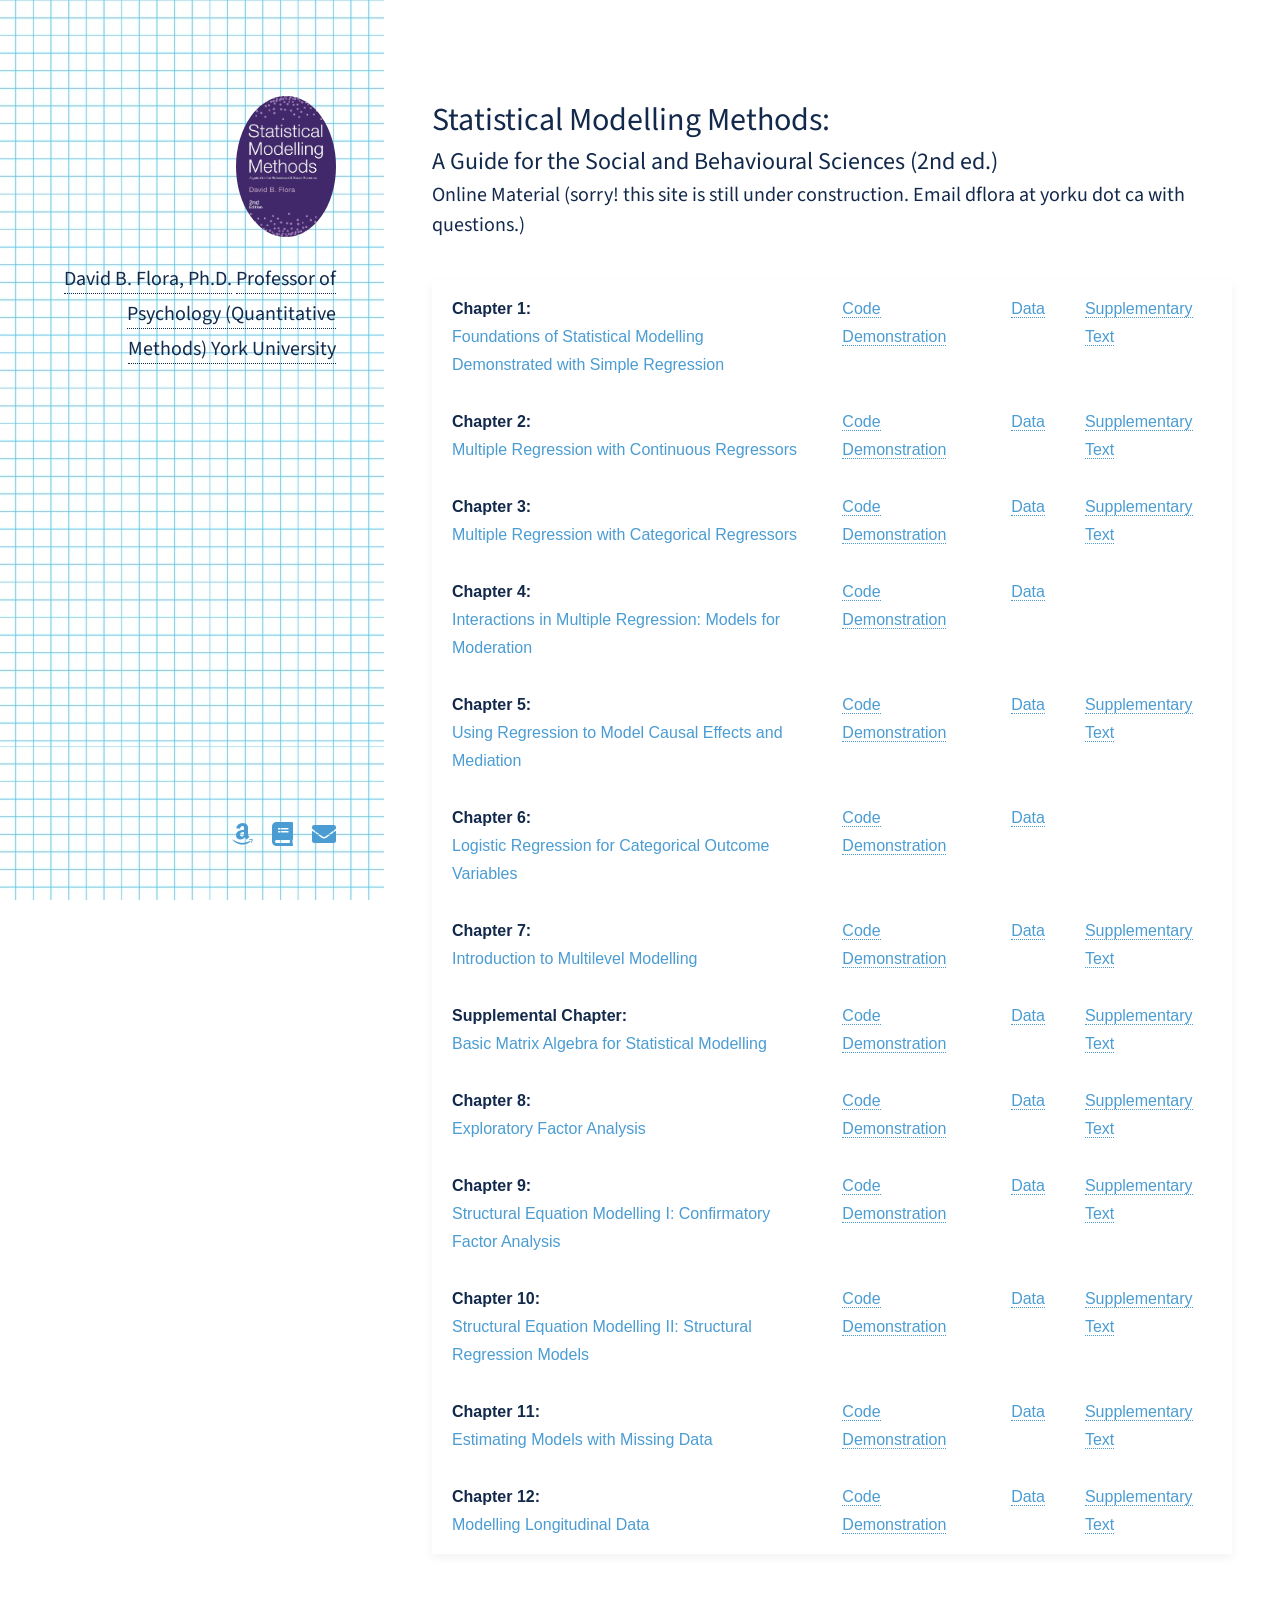
==== commit 8d47928a: "Update index.html" ====
--- a/index.html
+++ b/index.html
@@ -72,7 +72,8 @@
 				<div class="inner">
 					<a href="#" class="image avatar"><img src="images/avatar.jpeg" alt="" /></a>
 					<h1><strong><a href="https://health.yorku.ca/health-profiles/index.php?mid=498680">David B. Flora, Ph.D.</a> </strong> <br />
-					<a href="https://qm.info.yorku.ca/">Professor of Psychology (Quantitative Methods), York University</a> <br />
+					<a href="https://qm.info.yorku.ca/">Professor of Psychology (Quantitative Methods)  <br /> 
+						York University</a> 
 					</h1>
 				</div>
 			</header> 
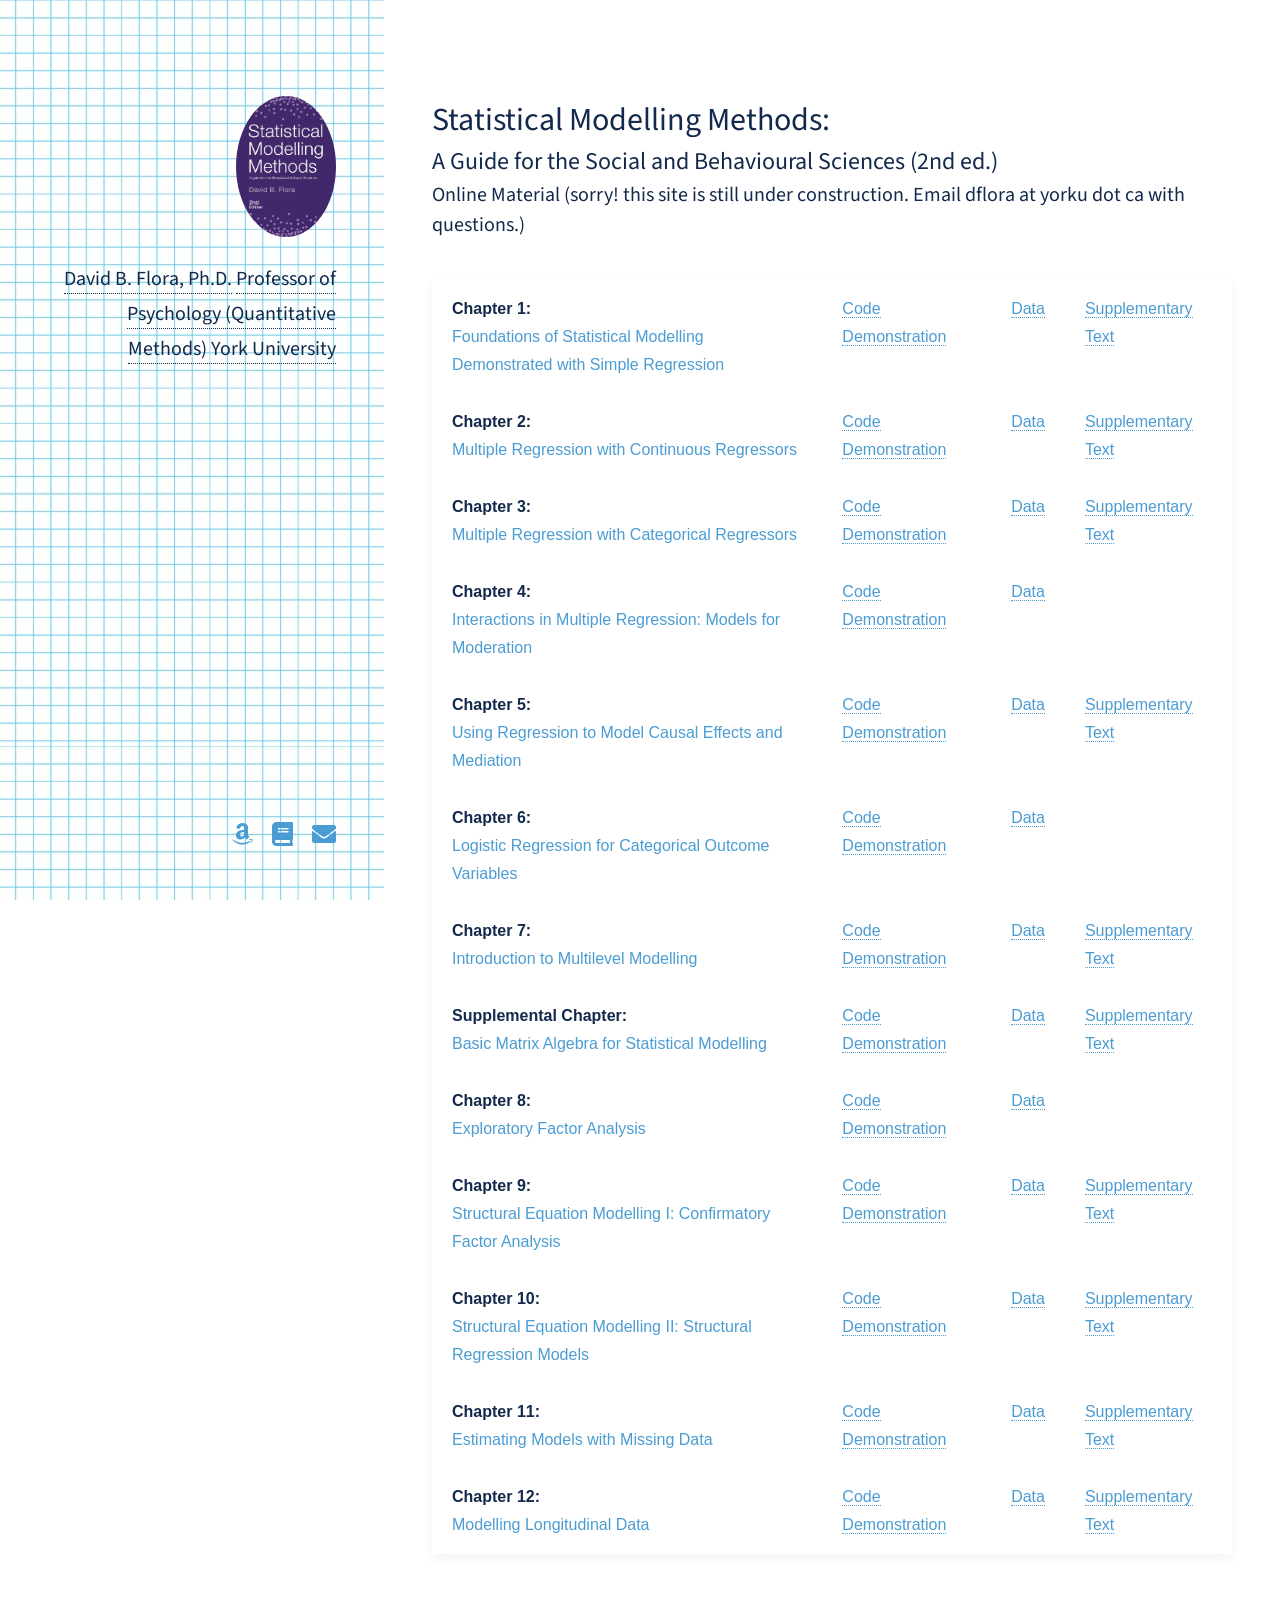
==== commit 84a58eb1: "Update index.html" ====
--- a/index.html
+++ b/index.html
@@ -71,7 +71,7 @@
 			<header id="header">
 				<div class="inner">
 					<a href="#" class="image avatar"><img src="images/avatar.jpeg" alt="" /></a>
-					<h1><strong><a href="https://health.yorku.ca/health-profiles/index.php?mid=498680">David B. Flora, Ph.D.</a> </strong> <br />
+					<h1><strong><a href="https://discover.academics.yorku.ca/David.Flora">David B. Flora, Ph.D.</a> </strong> <br />
 					<a href="https://qm.info.yorku.ca/">Professor of Psychology (Quantitative Methods)  <br /> 
 						York University</a> 
 					</h1>
@@ -135,7 +135,7 @@
 </tr>
 <tr>
   <td><strong>Chapter 7:</strong> Introduction to Multilevel Modelling</td>
-  <td><a href="quarto_files/ch7_multilevel_intro.html" target="_blank">Code Demonstration</a></td>
+  <td><a href="quarto_files/ch7_multilevel.html" target="_blank">Code Demonstration</a></td>
   <td><a href="data_files/nurses.txt" download>Data</a></td>
   <td><a href="word_files/ch7.pdf" target="_blank">Supplementary Text</a></td>
 </tr>
@@ -148,8 +148,7 @@
 <tr>
   <td><strong>Chapter 8:</strong> Exploratory Factor Analysis</td>
   <td><a href="quarto_files/ch8_efa.html" target="_blank">Code Demonstration</a></td>
-  <td><a href="data_files/personality.txt" download>Data</a></td>
-  <td><a href="word_files/ch8.pdf" target="_blank">Supplementary Text</a></td>
+  <td><a href="data_files/data_ch8" download>Data</a></td>
 </tr>
 <tr>
   <td><strong>Chapter 9:</strong> Structural Equation Modelling I: Confirmatory Factor Analysis</td>
@@ -587,8 +586,8 @@
 			<footer id="footer">
 				<div class="inner">
 					<ul class="icons"> 
-						<li><a href="https://www.amazon.ca/Statistical-Methods-Social-Behavioural-Sciences/dp/1446269833" class="icon brands fa-amazon"><span class="label">Amazon</span></a></li>
-						<li><a href="https://uk.sagepub.com/en-gb/eur/statistical-methods-for-the-social-and-behavioural-sciences/book240615" class="icon solid fa-book"><span class="label">Publisher</span></a></li>
+						<li><a href="https://www.amazon.ca/Statistical-Modelling-Methods-Behavioural-Sciences/dp/1529622611" class="icon brands fa-amazon"><span class="label">Amazon</span></a></li>
+						<li><a href="https://uk.sagepub.com/en-gb/eur/statistical-modelling-methods/book285174" class="icon solid fa-book"><span class="label">Publisher</span></a></li>
 						<li><a href="#" class="icon solid fa-envelope"><span class="label">Email</span></a></li>
 					</ul>
 				</div>
